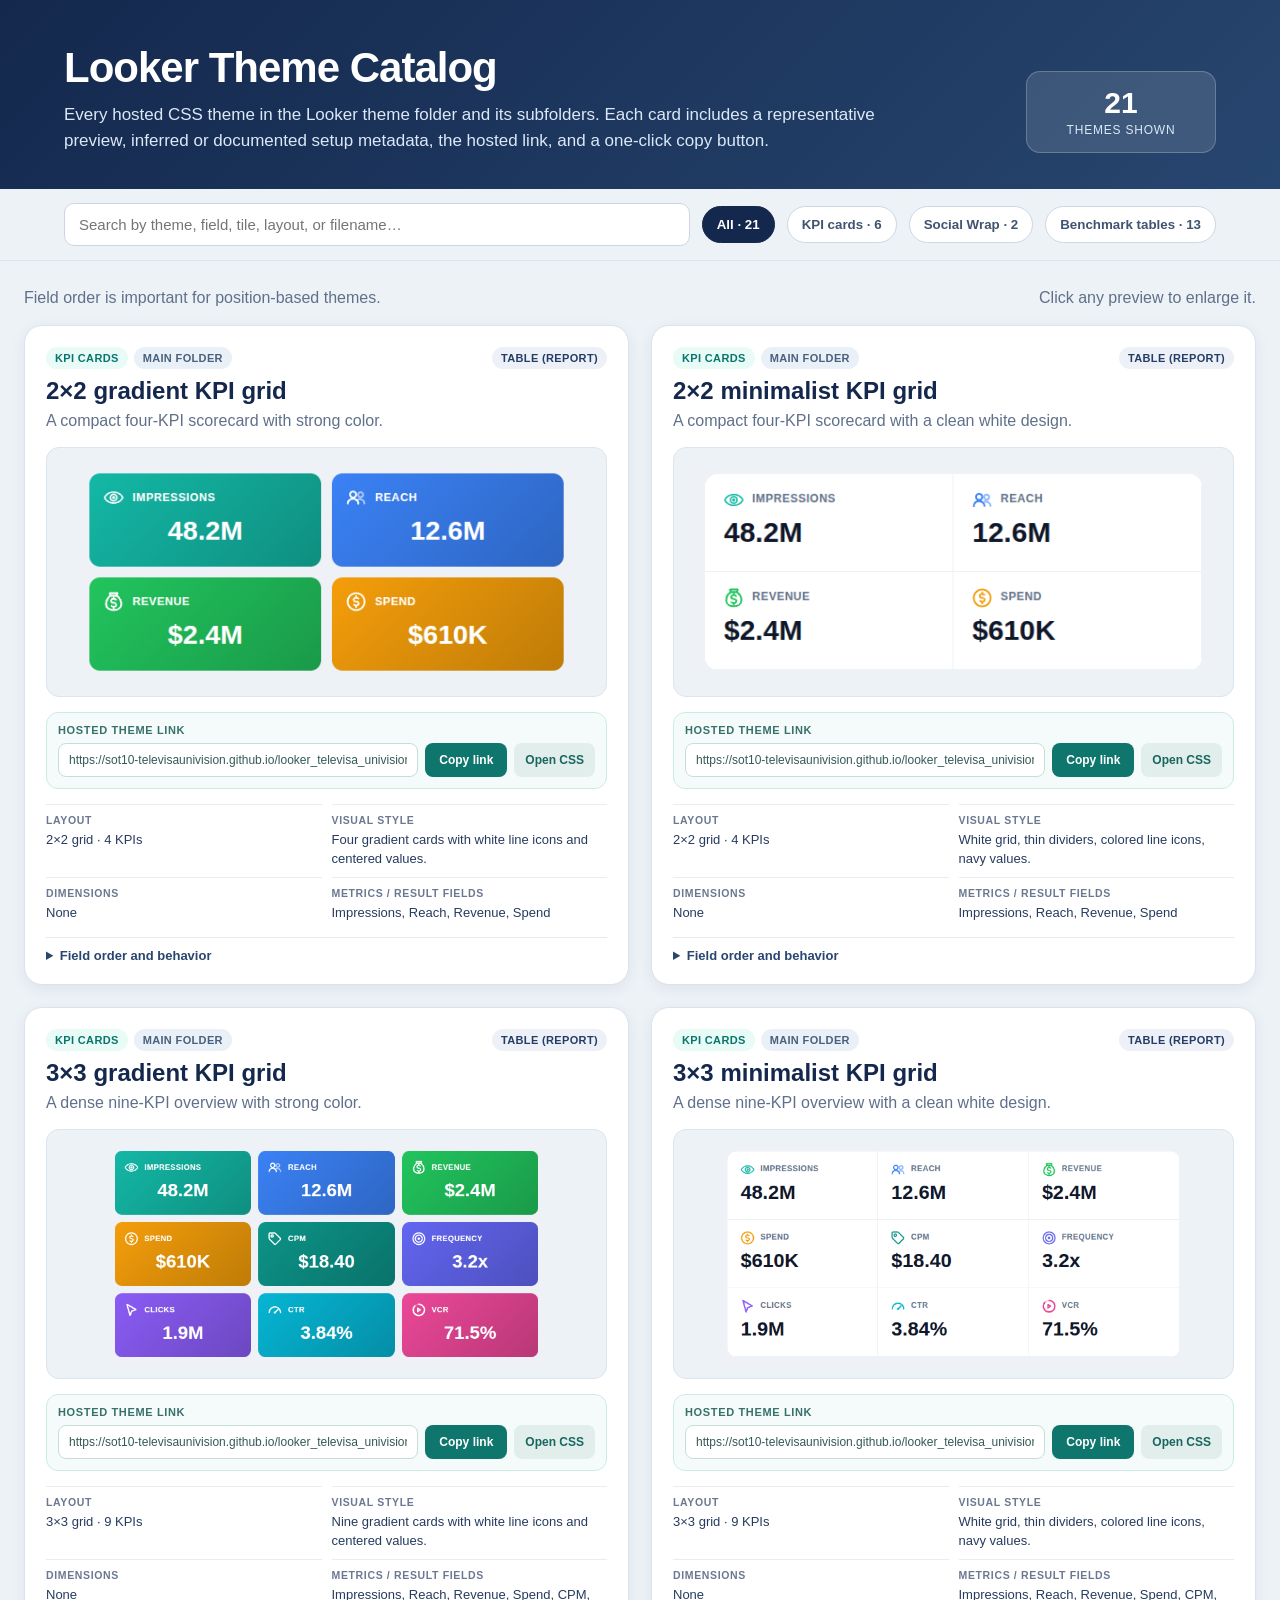
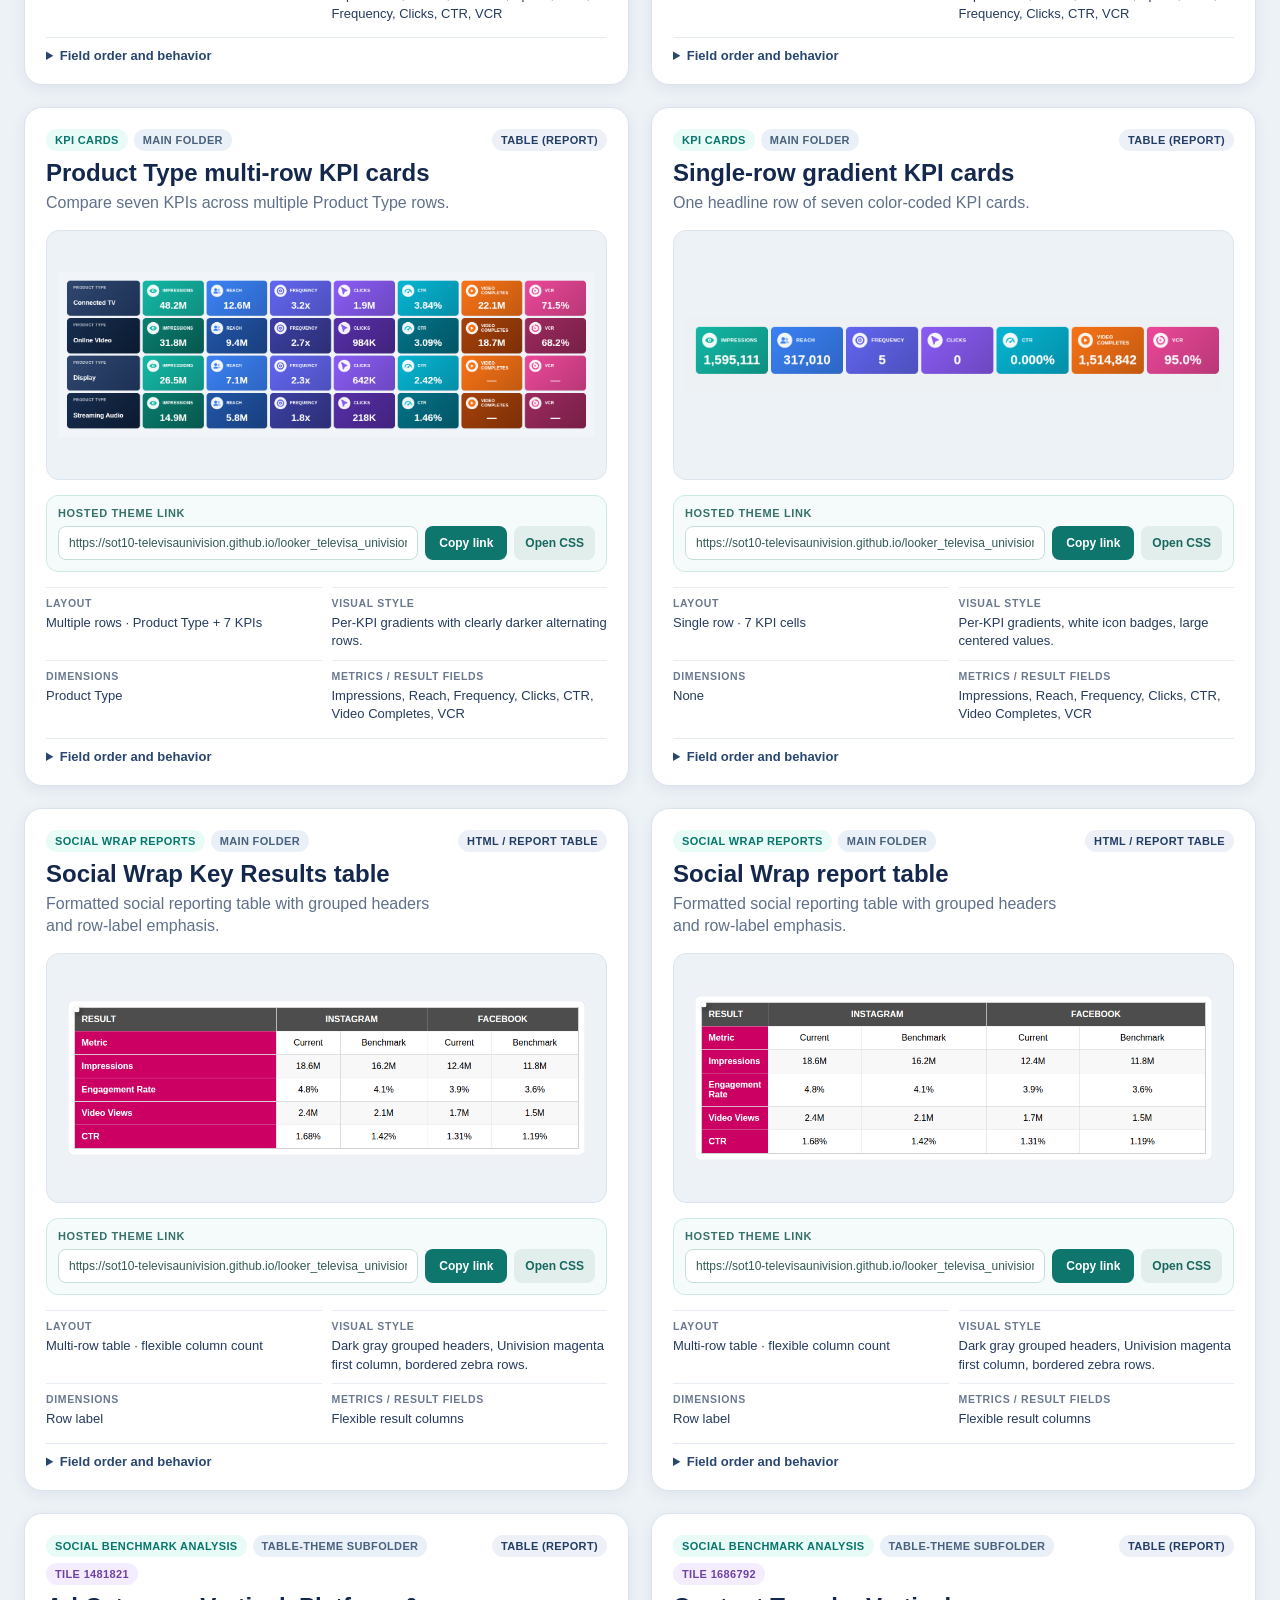
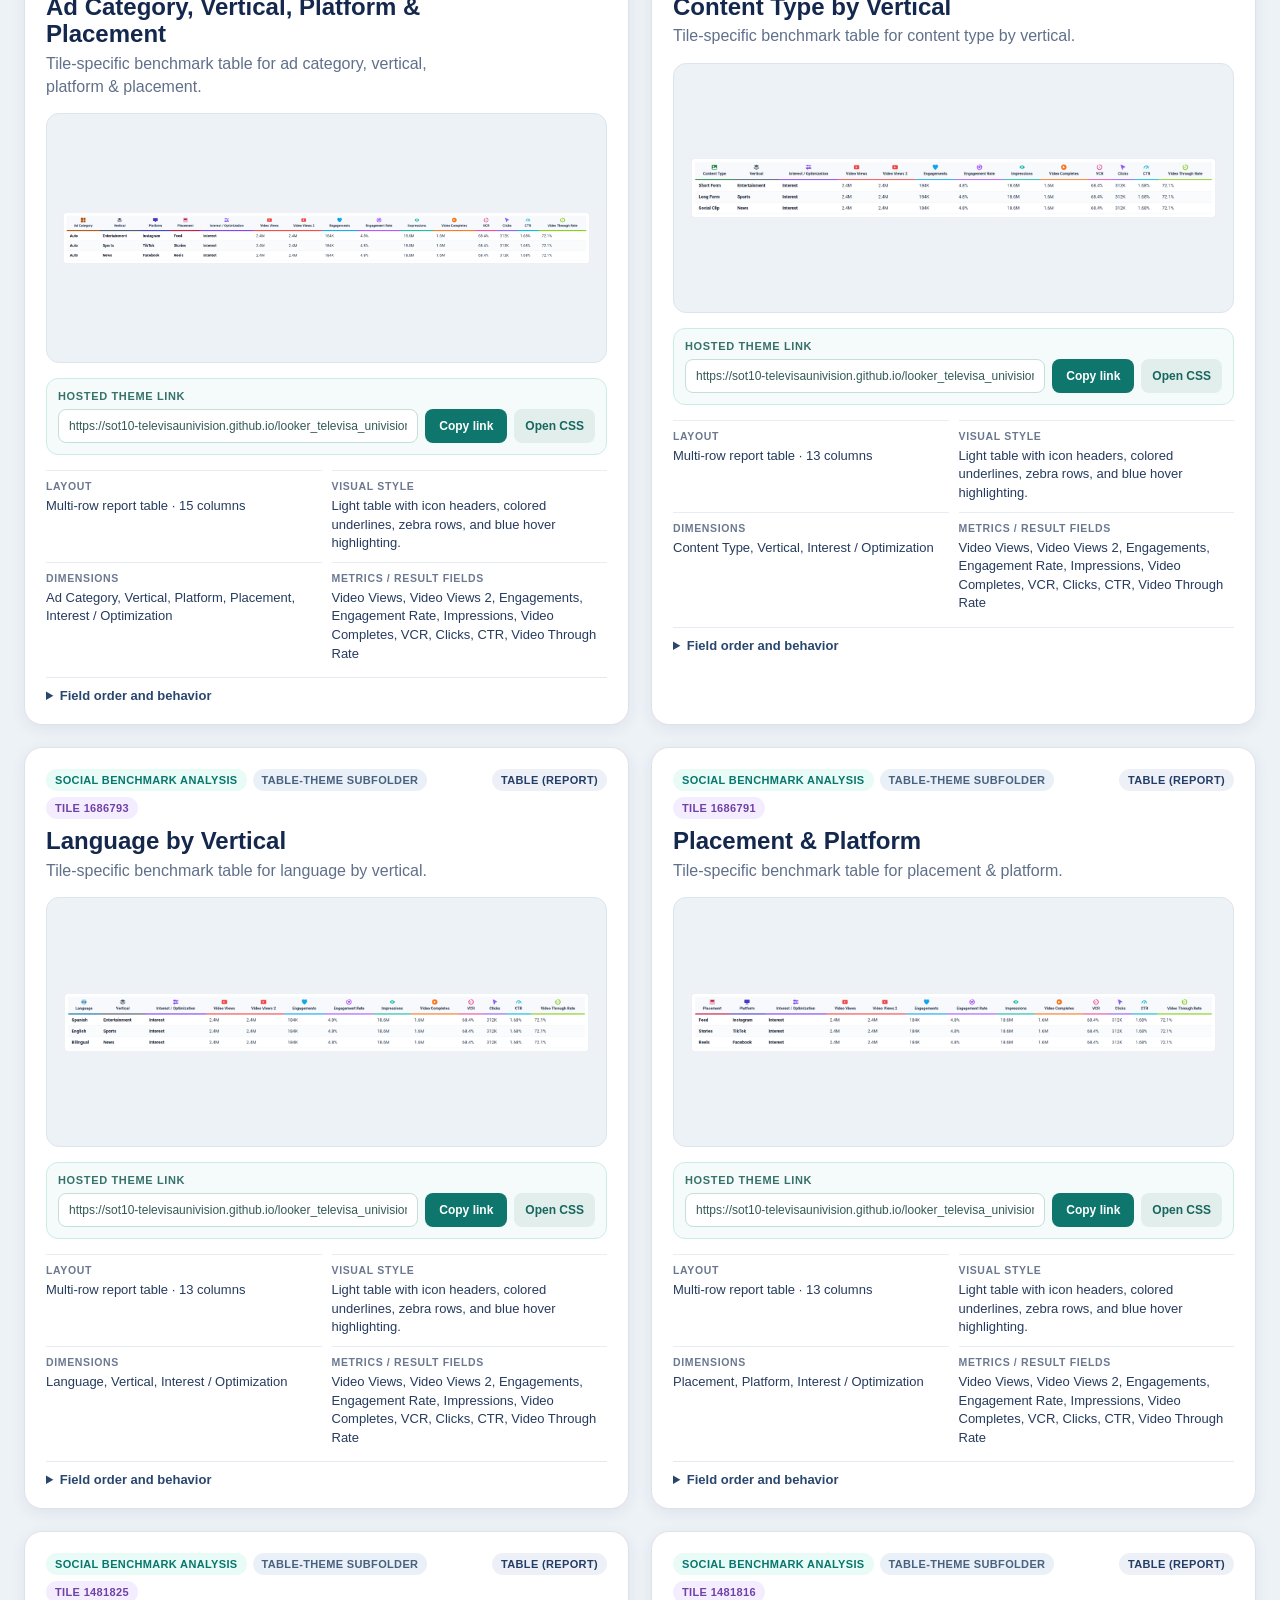
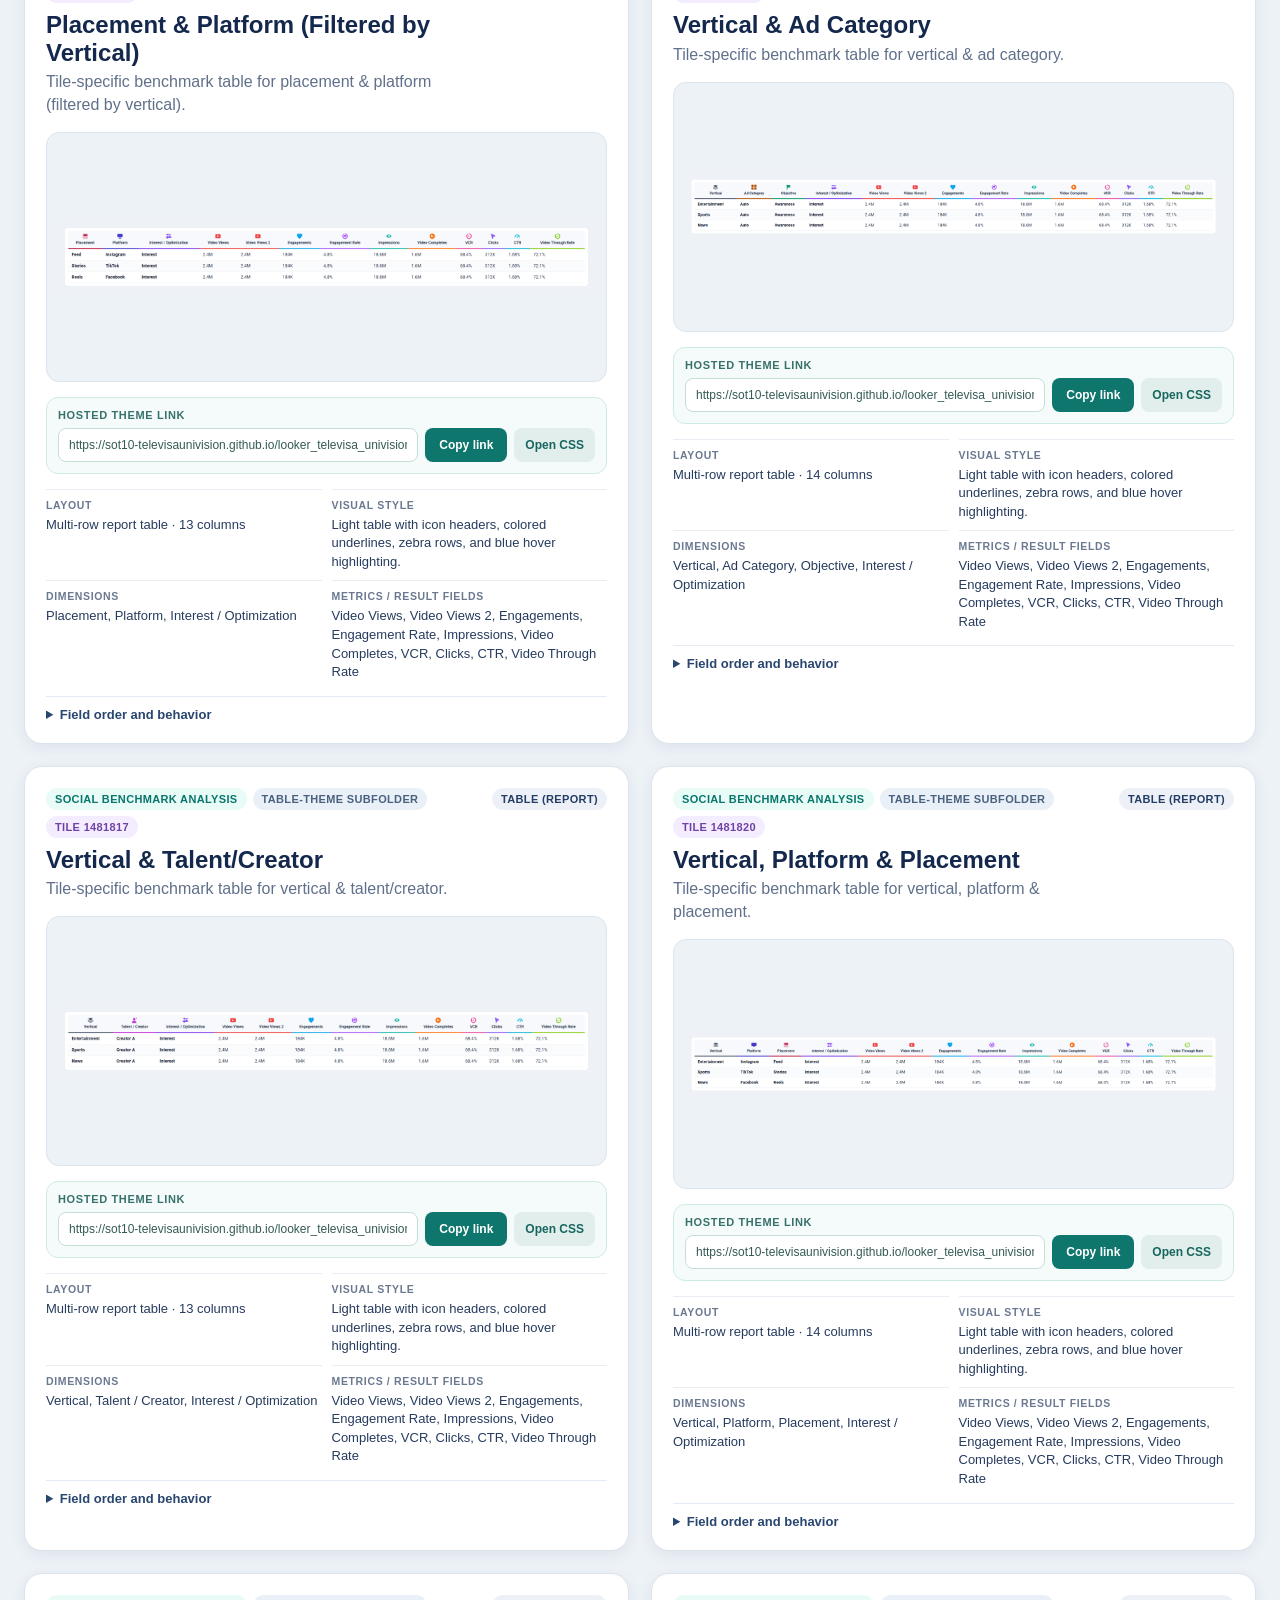
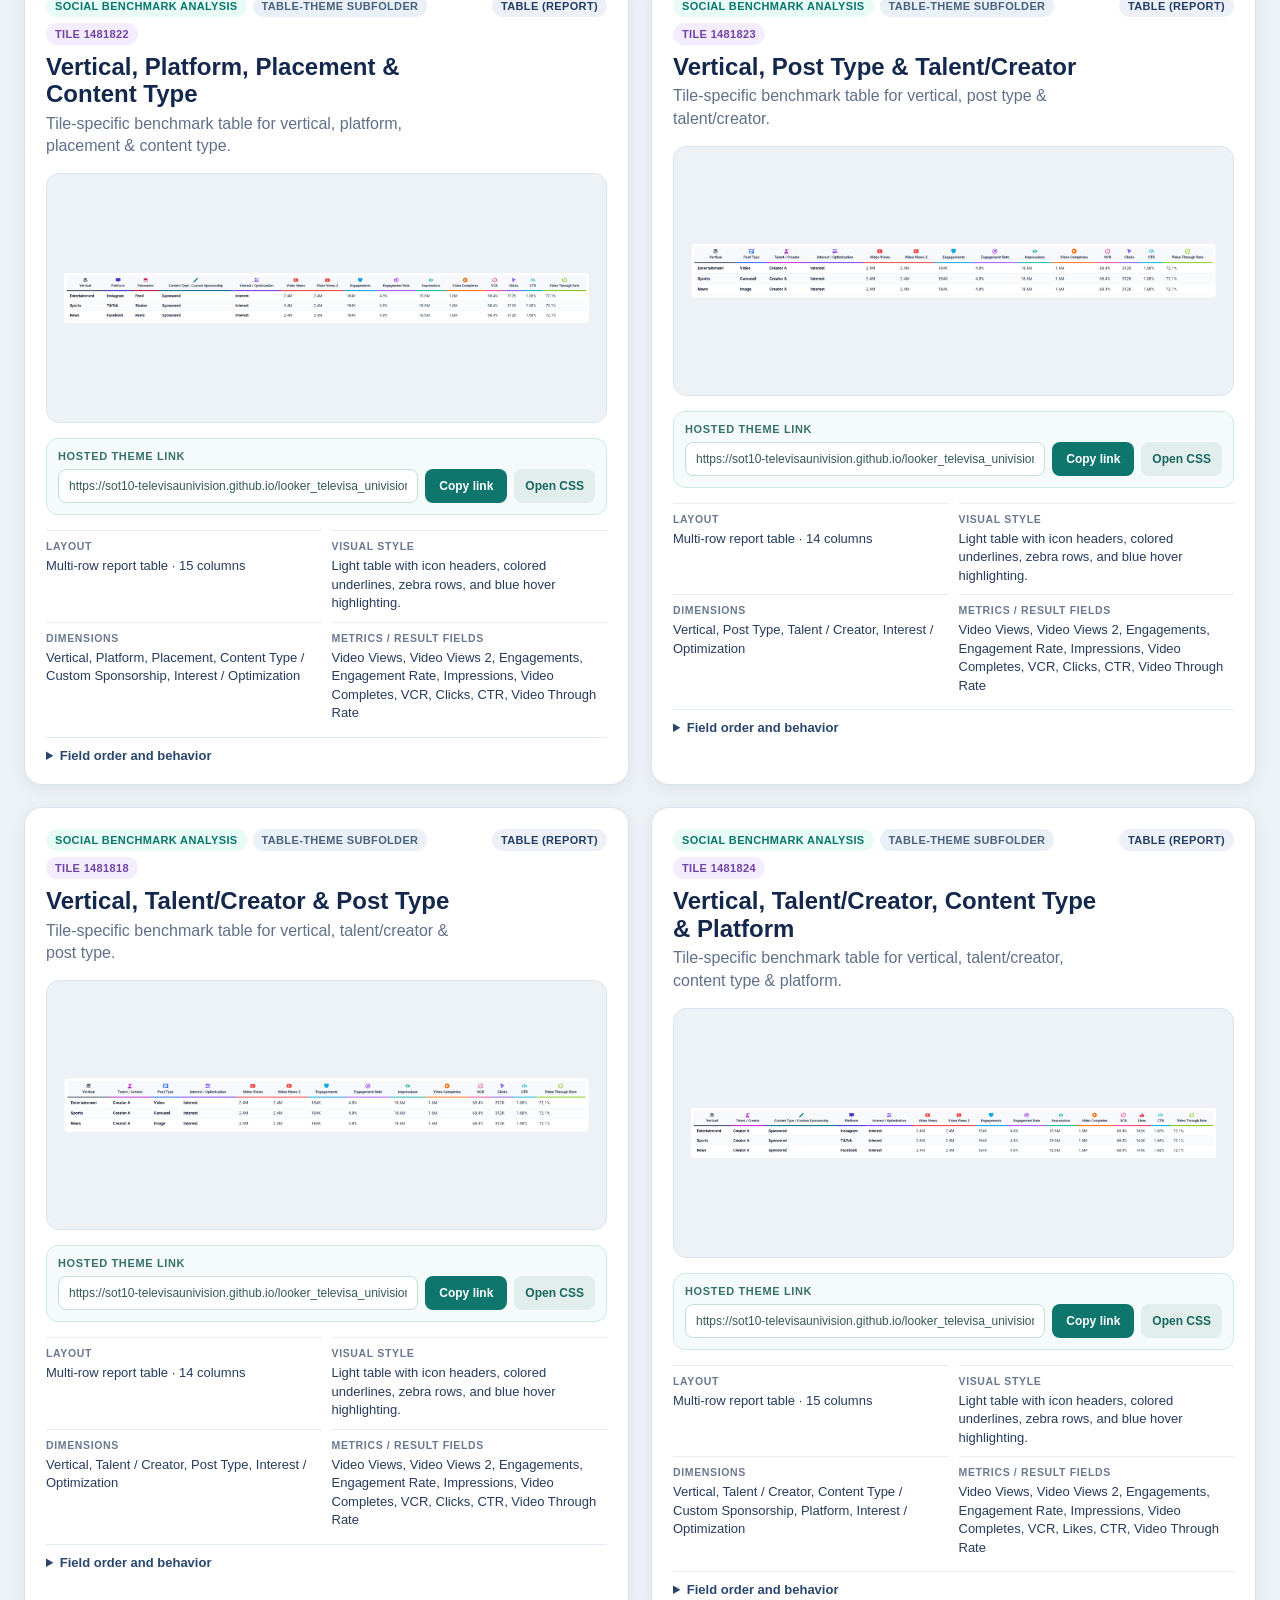
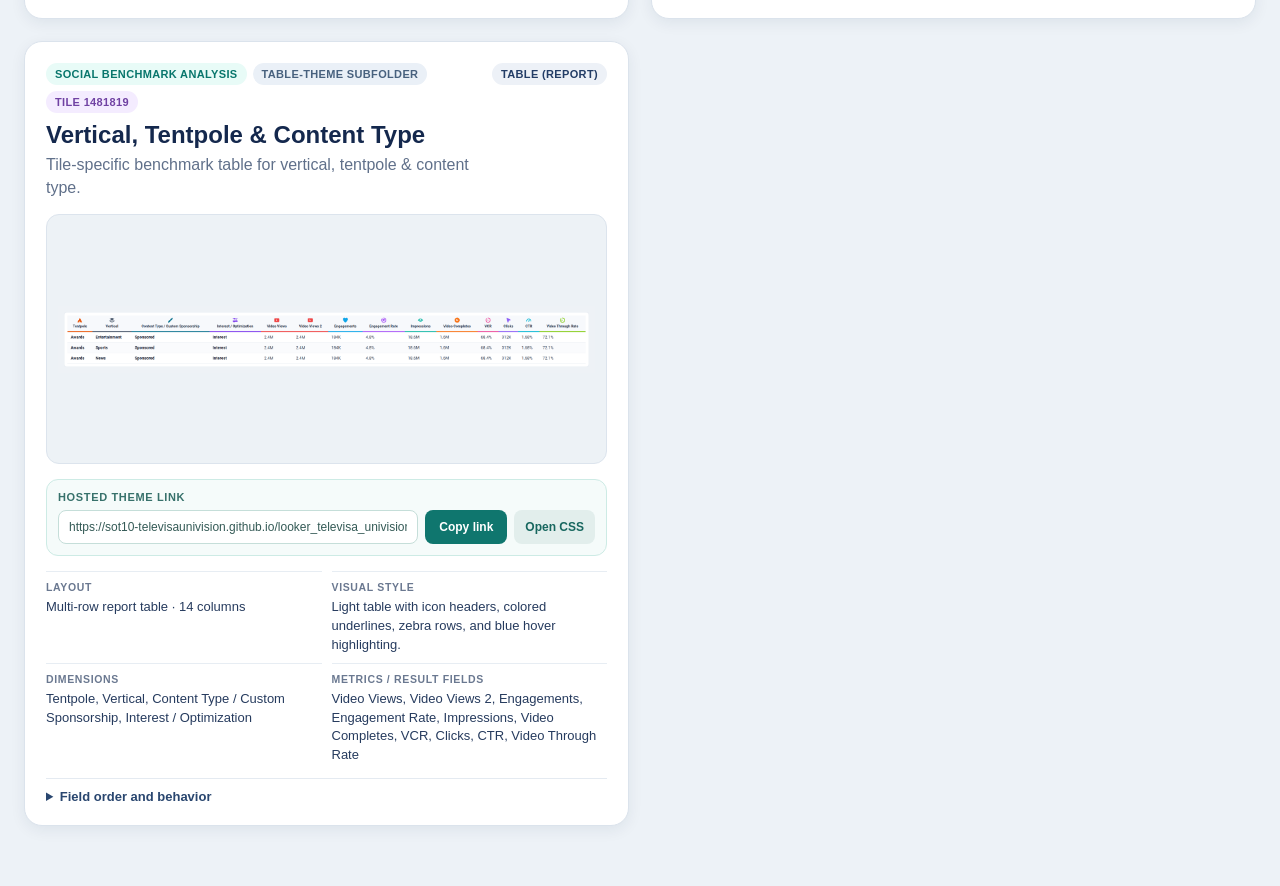
==== looker_css/theme-catalog/index.html @ 0e3e5be3 "Publish complete interactive Looker theme catalog" ====
<!doctype html>
<html lang="en"><head><meta charset="utf-8"><meta name="viewport" content="width=device-width,initial-scale=1">
<title>Looker Theme Catalog</title>
<style>
:root{--navy:#14284d;--navy2:#27466f;--ink:#16233d;--muted:#60708a;--line:#dbe3ec;--bg:#edf2f7;--teal:#0f766e;--magenta:#cc0062;}
*{box-sizing:border-box} html{scroll-behavior:smooth} body{margin:0;background:var(--bg);color:var(--ink);font-family:'Helvetica Neue',Arial,sans-serif}
.hero{background:linear-gradient(135deg,var(--navy),var(--navy2));color:#fff;padding:44px 5vw 36px}
.hero-inner{max-width:1500px;margin:auto;display:flex;gap:28px;justify-content:space-between;align-items:end}
h1{font-size:42px;letter-spacing:-1px;margin:0 0 10px} .hero p{max-width:820px;margin:0;color:#dce8f8;font-size:17px;line-height:1.5}
.count{background:rgba(255,255,255,.12);border:1px solid rgba(255,255,255,.22);border-radius:14px;padding:14px 18px;min-width:190px;text-align:center} .count strong{display:block;font-size:30px} .count span{font-size:12px;text-transform:uppercase;letter-spacing:.8px;color:#dce8f8}
.toolbar{position:sticky;top:0;z-index:20;background:rgba(237,242,247,.96);backdrop-filter:blur(12px);border-bottom:1px solid var(--line);padding:14px 5vw}
.toolbar-inner{max-width:1500px;margin:auto;display:flex;gap:12px;align-items:center;flex-wrap:wrap}
.search{flex:1;min-width:280px;border:1px solid #cbd6e2;border-radius:10px;padding:12px 14px;font-size:15px;background:#fff;color:var(--ink)}
.filter{border:1px solid #cbd6e2;background:#fff;color:#405470;border-radius:999px;padding:10px 14px;font-weight:750;cursor:pointer} .filter.active{background:var(--navy);color:#fff;border-color:var(--navy)}
main{max-width:1500px;margin:28px auto 60px;padding:0 24px} .section-note{display:flex;justify-content:space-between;align-items:center;margin:0 0 18px;color:var(--muted)}
.catalog{display:grid;grid-template-columns:repeat(2,minmax(0,1fr));gap:22px}
.theme-card{background:#fff;border:1px solid var(--line);border-radius:18px;padding:21px;box-shadow:0 4px 15px rgba(20,40,77,.07);display:flex;flex-direction:column;gap:15px}
.card-top{display:flex;justify-content:space-between;gap:18px;align-items:start} h2{margin:8px 0 5px;font-size:24px;line-height:1.15;color:var(--navy)} .purpose{margin:0;color:var(--muted);line-height:1.42}
.badges{display:flex;gap:6px;flex-wrap:wrap} .badge,.viz{display:inline-block;border-radius:999px;background:#eaf0f7;color:#48617e;padding:5px 9px;font-size:11px;font-weight:800;letter-spacing:.35px;text-transform:uppercase} .badge.category{background:#e8fbf7;color:#08766c} .badge.tile{background:#f4ecff;color:#7042a3} .viz{white-space:nowrap;background:#edf1f7;color:#233d66}
.preview-button{height:250px;width:100%;border:1px solid #dce4ed;border-radius:13px;background:#edf2f6;padding:11px;cursor:zoom-in;position:relative;overflow:hidden} .preview-button img{width:100%;height:100%;object-fit:contain;display:block} .preview-button span{position:absolute;right:10px;bottom:9px;background:rgba(20,40,77,.88);color:#fff;border-radius:999px;padding:5px 9px;font-size:10px;font-weight:750;opacity:0;transition:.2s} .preview-button:hover span{opacity:1}
.link-panel{background:#f5fbfa;border:1px solid #cdebe5;border-radius:12px;padding:11px} .link-panel label{display:block;color:#37716b;font-size:11px;font-weight:850;text-transform:uppercase;letter-spacing:.65px;margin-bottom:7px} .copy-row{display:grid;grid-template-columns:minmax(0,1fr) auto auto;gap:7px} .copy-row input{min-width:0;border:1px solid #c5ded9;border-radius:8px;padding:9px 10px;color:#345a56;background:#fff;font-size:12px} .copy-row button,.copy-row a{border:0;border-radius:8px;padding:9px 11px;font-weight:800;font-size:12px;text-decoration:none;cursor:pointer;display:flex;align-items:center;justify-content:center} .copy-button{background:var(--teal);color:#fff;min-width:82px} .copy-row a{background:#e2eeec;color:#17675f}
.metadata-grid{display:grid;grid-template-columns:1fr 1fr;gap:10px} .metadata-grid>div{border-top:1px solid #e7edf3;padding-top:9px} .metadata-grid b,details b{display:block;color:#6a7890;font-size:10.5px;text-transform:uppercase;letter-spacing:.65px;margin-bottom:4px} .metadata-grid span{font-size:13px;line-height:1.35;color:#263b5e}
details{border-top:1px solid #e4eaf1;padding-top:10px} summary{cursor:pointer;color:#29466f;font-weight:800;font-size:13px} .details-body{padding:12px 4px 0;color:#3f516c;font-size:13px;line-height:1.45} .details-body p{margin:4px 0 12px} .details-body ul{margin:5px 0 12px;padding-left:20px} .warning{background:#fff7e6;border-left:4px solid #f0a21b;padding:9px 11px;border-radius:4px;margin-top:10px} .source{margin-top:9px;font-size:11px;color:#7b8799} .duplicate{margin-top:9px;background:#f2ecff;color:#5e4088;padding:8px 10px;border-radius:7px;font-size:12px}
.empty{display:none;text-align:center;padding:70px 20px;color:var(--muted)}
.modal{position:fixed;inset:0;background:rgba(9,20,38,.88);z-index:50;display:none;align-items:center;justify-content:center;padding:30px} .modal.open{display:flex} .modal-box{width:min(96vw,1750px);max-height:94vh;background:#fff;border-radius:15px;padding:16px;position:relative} .modal h3{margin:0 48px 12px 3px;color:var(--navy)} .modal img{display:block;width:100%;max-height:82vh;object-fit:contain;background:#edf2f6;border-radius:9px} .close{position:absolute;right:14px;top:12px;border:0;background:#e9eef5;color:#1e3558;width:34px;height:34px;border-radius:50%;font-size:22px;cursor:pointer}
.toast{position:fixed;right:24px;bottom:24px;background:#123d37;color:#fff;padding:12px 16px;border-radius:10px;font-weight:750;z-index:80;opacity:0;transform:translateY(10px);transition:.2s;pointer-events:none} .toast.show{opacity:1;transform:none}
@media(max-width:950px){.catalog{grid-template-columns:1fr}.hero-inner{align-items:start;flex-direction:column}.count{text-align:left}} @media(max-width:620px){h1{font-size:33px}.copy-row{grid-template-columns:1fr 1fr}.copy-row input{grid-column:1/-1}.metadata-grid{grid-template-columns:1fr}.preview-button{height:210px}}
</style></head><body>
<header class="hero"><div class="hero-inner"><div><h1>Looker Theme Catalog</h1><p>Every hosted CSS theme in the Looker theme folder and its subfolders. Each card includes a representative preview, inferred or documented setup metadata, the hosted link, and a one-click copy button.</p></div><div class="count"><strong id="visibleCount">21</strong><span>themes shown</span></div></div></header>
<div class="toolbar"><div class="toolbar-inner"><input id="search" class="search" type="search" placeholder="Search by theme, field, tile, layout, or filename…"><button class="filter active" data-category="All">All · 21</button><button class="filter" data-category="KPI cards">KPI cards · 6</button><button class="filter" data-category="Social Wrap reports">Social Wrap · 2</button><button class="filter" data-category="Social Benchmark Analysis">Benchmark tables · 13</button></div></div>
<main><div class="section-note"><span>Field order is important for position-based themes.</span><span>Click any preview to enlarge it.</span></div><section id="catalog" class="catalog">
<article class="theme-card" data-category="KPI cards" data-search="2×2 gradient kpi grid card-2x2-gradient.css kpi cards table (report) a compact four-kpi scorecard with strong color. 2×2 grid · 4 kpis impressions · reach · revenue · spend none impressions, reach, revenue, spend">
  <div class="card-top">
    <div>
      <div class="badges"><span class="badge category">KPI cards</span><span class="badge">main folder</span></div>
      <h2>2×2 gradient KPI grid</h2>
      <p class="purpose">A compact four-KPI scorecard with strong color.</p>
    </div>
    <span class="viz">Table (Report)</span>
  </div>
  <button class="preview-button" data-image="[data-uri]" data-title="2×2 gradient KPI grid" aria-label="Enlarge preview for 2×2 gradient KPI grid">
    <img src="[data-uri]" alt="Preview of 2×2 gradient KPI grid">
    <span>Click preview to enlarge</span>
  </button>
  <div class="link-panel">
    <label>Hosted theme link</label>
    <div class="copy-row"><input type="text" readonly value="https://sot10-televisaunivision.github.io/looker_televisa_univision/looker_css/card-2x2-gradient.css" aria-label="Hosted link for 2×2 gradient KPI grid"><button class="copy-button" data-url="https://sot10-televisaunivision.github.io/looker_televisa_univision/looker_css/card-2x2-gradient.css">Copy link</button><a href="https://sot10-televisaunivision.github.io/looker_televisa_univision/looker_css/card-2x2-gradient.css" target="_blank" rel="noopener">Open CSS</a></div>
  </div>
  <div class="metadata-grid">
    <div><b>Layout</b><span>2×2 grid · 4 KPIs</span></div>
    <div><b>Visual style</b><span>Four gradient cards with white line icons and centered values.</span></div>
    <div><b>Dimensions</b><span>None</span></div>
    <div><b>Metrics / result fields</b><span>Impressions, Reach, Revenue, Spend</span></div>
  </div>
  <details>
    <summary>Field order and behavior</summary>
    <div class="details-body">
      <div class="field-order"><b>Expected field order</b><p>Impressions · Reach · Revenue · Spend</p></div>
      <div><b>What the theme does</b><ul><li>CSS grid layout</li><li>Per-KPI gradients</li><li>Compact scorecard</li></ul></div>
      <div class="warning"><b>Use carefully:</b> One data row only; field order is position-based.</div>
      <div class="source">Metadata: Documented in stylesheet</div>
      
    </div>
  </details>
</article>
<article class="theme-card" data-category="KPI cards" data-search="2×2 minimalist kpi grid card-2x2-minimalist.css kpi cards table (report) a compact four-kpi scorecard with a clean white design. 2×2 grid · 4 kpis impressions · reach · revenue · spend none impressions, reach, revenue, spend">
  <div class="card-top">
    <div>
      <div class="badges"><span class="badge category">KPI cards</span><span class="badge">main folder</span></div>
      <h2>2×2 minimalist KPI grid</h2>
      <p class="purpose">A compact four-KPI scorecard with a clean white design.</p>
    </div>
    <span class="viz">Table (Report)</span>
  </div>
  <button class="preview-button" data-image="[data-uri]" data-title="2×2 minimalist KPI grid" aria-label="Enlarge preview for 2×2 minimalist KPI grid">
    <img src="[data-uri]" alt="Preview of 2×2 minimalist KPI grid">
    <span>Click preview to enlarge</span>
  </button>
  <div class="link-panel">
    <label>Hosted theme link</label>
    <div class="copy-row"><input type="text" readonly value="https://sot10-televisaunivision.github.io/looker_televisa_univision/looker_css/card-2x2-minimalist.css" aria-label="Hosted link for 2×2 minimalist KPI grid"><button class="copy-button" data-url="https://sot10-televisaunivision.github.io/looker_televisa_univision/looker_css/card-2x2-minimalist.css">Copy link</button><a href="https://sot10-televisaunivision.github.io/looker_televisa_univision/looker_css/card-2x2-minimalist.css" target="_blank" rel="noopener">Open CSS</a></div>
  </div>
  <div class="metadata-grid">
    <div><b>Layout</b><span>2×2 grid · 4 KPIs</span></div>
    <div><b>Visual style</b><span>White grid, thin dividers, colored line icons, navy values.</span></div>
    <div><b>Dimensions</b><span>None</span></div>
    <div><b>Metrics / result fields</b><span>Impressions, Reach, Revenue, Spend</span></div>
  </div>
  <details>
    <summary>Field order and behavior</summary>
    <div class="details-body">
      <div class="field-order"><b>Expected field order</b><p>Impressions · Reach · Revenue · Spend</p></div>
      <div><b>What the theme does</b><ul><li>CSS grid layout</li><li>Colored outline icons</li><li>Compact scorecard</li></ul></div>
      <div class="warning"><b>Use carefully:</b> One data row only; field order is position-based.</div>
      <div class="source">Metadata: Documented in stylesheet</div>
      
    </div>
  </details>
</article>
<article class="theme-card" data-category="KPI cards" data-search="3×3 gradient kpi grid card-3x3-gradient.css kpi cards table (report) a dense nine-kpi overview with strong color. 3×3 grid · 9 kpis impressions · reach · revenue · spend · cpm · frequency · clicks · ctr · vcr none impressions, reach, revenue, spend, cpm, frequency, clicks, ctr, vcr">
  <div class="card-top">
    <div>
      <div class="badges"><span class="badge category">KPI cards</span><span class="badge">main folder</span></div>
      <h2>3×3 gradient KPI grid</h2>
      <p class="purpose">A dense nine-KPI overview with strong color.</p>
    </div>
    <span class="viz">Table (Report)</span>
  </div>
  <button class="preview-button" data-image="[data-uri]" data-title="3×3 gradient KPI grid" aria-label="Enlarge preview for 3×3 gradient KPI grid">
    <img src="[data-uri]" alt="Preview of 3×3 gradient KPI grid">
    <span>Click preview to enlarge</span>
  </button>
  <div class="link-panel">
    <label>Hosted theme link</label>
    <div class="copy-row"><input type="text" readonly value="https://sot10-televisaunivision.github.io/looker_televisa_univision/looker_css/card-3x3-gradient.css" aria-label="Hosted link for 3×3 gradient KPI grid"><button class="copy-button" data-url="https://sot10-televisaunivision.github.io/looker_televisa_univision/looker_css/card-3x3-gradient.css">Copy link</button><a href="https://sot10-televisaunivision.github.io/looker_televisa_univision/looker_css/card-3x3-gradient.css" target="_blank" rel="noopener">Open CSS</a></div>
  </div>
  <div class="metadata-grid">
    <div><b>Layout</b><span>3×3 grid · 9 KPIs</span></div>
    <div><b>Visual style</b><span>Nine gradient cards with white line icons and centered values.</span></div>
    <div><b>Dimensions</b><span>None</span></div>
    <div><b>Metrics / result fields</b><span>Impressions, Reach, Revenue, Spend, CPM, Frequency, Clicks, CTR, VCR</span></div>
  </div>
  <details>
    <summary>Field order and behavior</summary>
    <div class="details-body">
      <div class="field-order"><b>Expected field order</b><p>Impressions · Reach · Revenue · Spend · CPM · Frequency · Clicks · CTR · VCR</p></div>
      <div><b>What the theme does</b><ul><li>CSS grid layout</li><li>Per-KPI gradients</li><li>Dense scorecard</li></ul></div>
      <div class="warning"><b>Use carefully:</b> One data row only; Video Completes is not included.</div>
      <div class="source">Metadata: Documented in stylesheet</div>
      
    </div>
  </details>
</article>
<article class="theme-card" data-category="KPI cards" data-search="3×3 minimalist kpi grid card-3x3-minimalist.css kpi cards table (report) a dense nine-kpi overview with a clean white design. 3×3 grid · 9 kpis impressions · reach · revenue · spend · cpm · frequency · clicks · ctr · vcr none impressions, reach, revenue, spend, cpm, frequency, clicks, ctr, vcr">
  <div class="card-top">
    <div>
      <div class="badges"><span class="badge category">KPI cards</span><span class="badge">main folder</span></div>
      <h2>3×3 minimalist KPI grid</h2>
      <p class="purpose">A dense nine-KPI overview with a clean white design.</p>
    </div>
    <span class="viz">Table (Report)</span>
  </div>
  <button class="preview-button" data-image="[data-uri]" data-title="3×3 minimalist KPI grid" aria-label="Enlarge preview for 3×3 minimalist KPI grid">
    <img src="[data-uri]" alt="Preview of 3×3 minimalist KPI grid">
    <span>Click preview to enlarge</span>
  </button>
  <div class="link-panel">
    <label>Hosted theme link</label>
    <div class="copy-row"><input type="text" readonly value="https://sot10-televisaunivision.github.io/looker_televisa_univision/looker_css/card-3x3-minimalist.css" aria-label="Hosted link for 3×3 minimalist KPI grid"><button class="copy-button" data-url="https://sot10-televisaunivision.github.io/looker_televisa_univision/looker_css/card-3x3-minimalist.css">Copy link</button><a href="https://sot10-televisaunivision.github.io/looker_televisa_univision/looker_css/card-3x3-minimalist.css" target="_blank" rel="noopener">Open CSS</a></div>
  </div>
  <div class="metadata-grid">
    <div><b>Layout</b><span>3×3 grid · 9 KPIs</span></div>
    <div><b>Visual style</b><span>White grid, thin dividers, colored line icons, navy values.</span></div>
    <div><b>Dimensions</b><span>None</span></div>
    <div><b>Metrics / result fields</b><span>Impressions, Reach, Revenue, Spend, CPM, Frequency, Clicks, CTR, VCR</span></div>
  </div>
  <details>
    <summary>Field order and behavior</summary>
    <div class="details-body">
      <div class="field-order"><b>Expected field order</b><p>Impressions · Reach · Revenue · Spend · CPM · Frequency · Clicks · CTR · VCR</p></div>
      <div><b>What the theme does</b><ul><li>CSS grid layout</li><li>Colored outline icons</li><li>Dense scorecard</li></ul></div>
      <div class="warning"><b>Use carefully:</b> One data row only; Video Completes is not included.</div>
      <div class="source">Metadata: Documented in stylesheet</div>
      
    </div>
  </details>
</article>
<article class="theme-card" data-category="KPI cards" data-search="product type multi-row kpi cards beeswax_kpi_product_type_rows.css kpi cards table (report) compare seven kpis across multiple product type rows. multiple rows · product type + 7 kpis product type · impressions · reach · frequency · clicks · ctr · video completes · vcr product type impressions, reach, frequency, clicks, ctr, video completes, vcr">
  <div class="card-top">
    <div>
      <div class="badges"><span class="badge category">KPI cards</span><span class="badge">main folder</span></div>
      <h2>Product Type multi-row KPI cards</h2>
      <p class="purpose">Compare seven KPIs across multiple Product Type rows.</p>
    </div>
    <span class="viz">Table (Report)</span>
  </div>
  <button class="preview-button" data-image="[data-uri]" data-title="Product Type multi-row KPI cards" aria-label="Enlarge preview for Product Type multi-row KPI cards">
    <img src="[data-uri]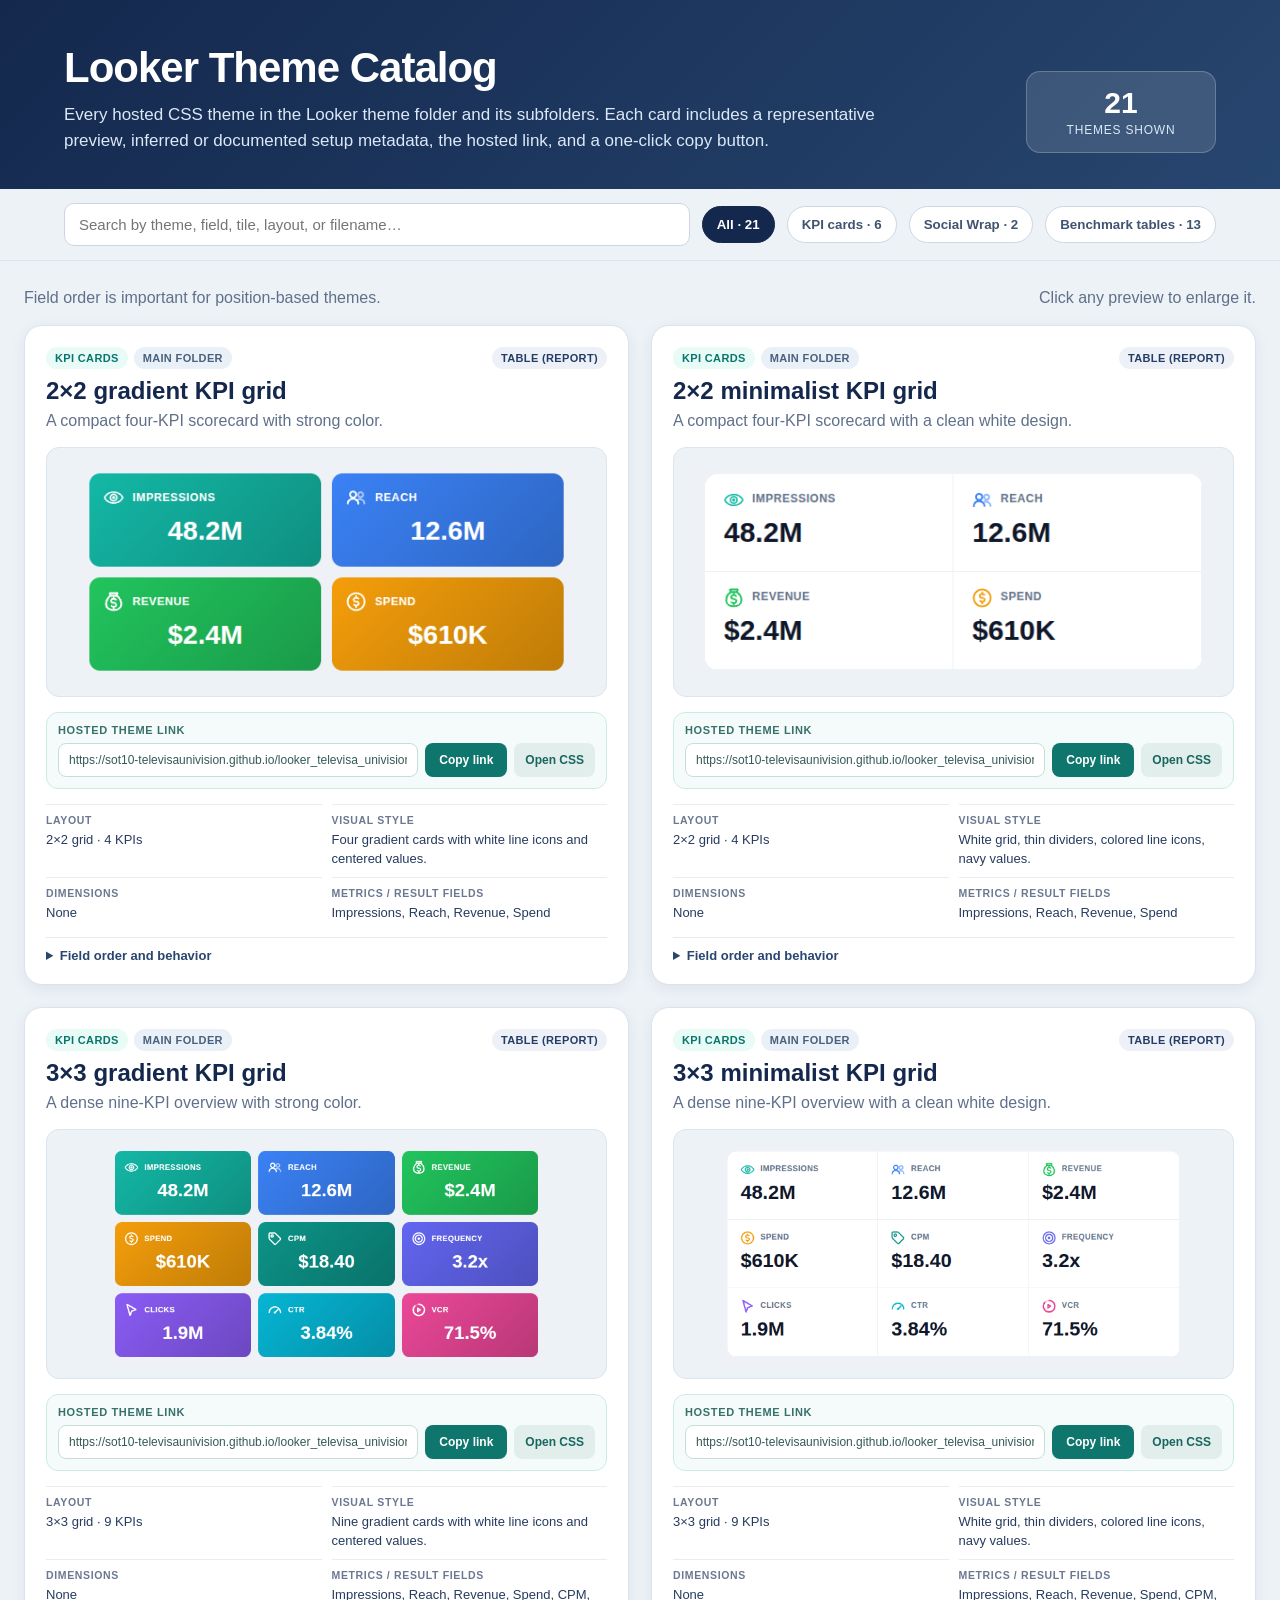
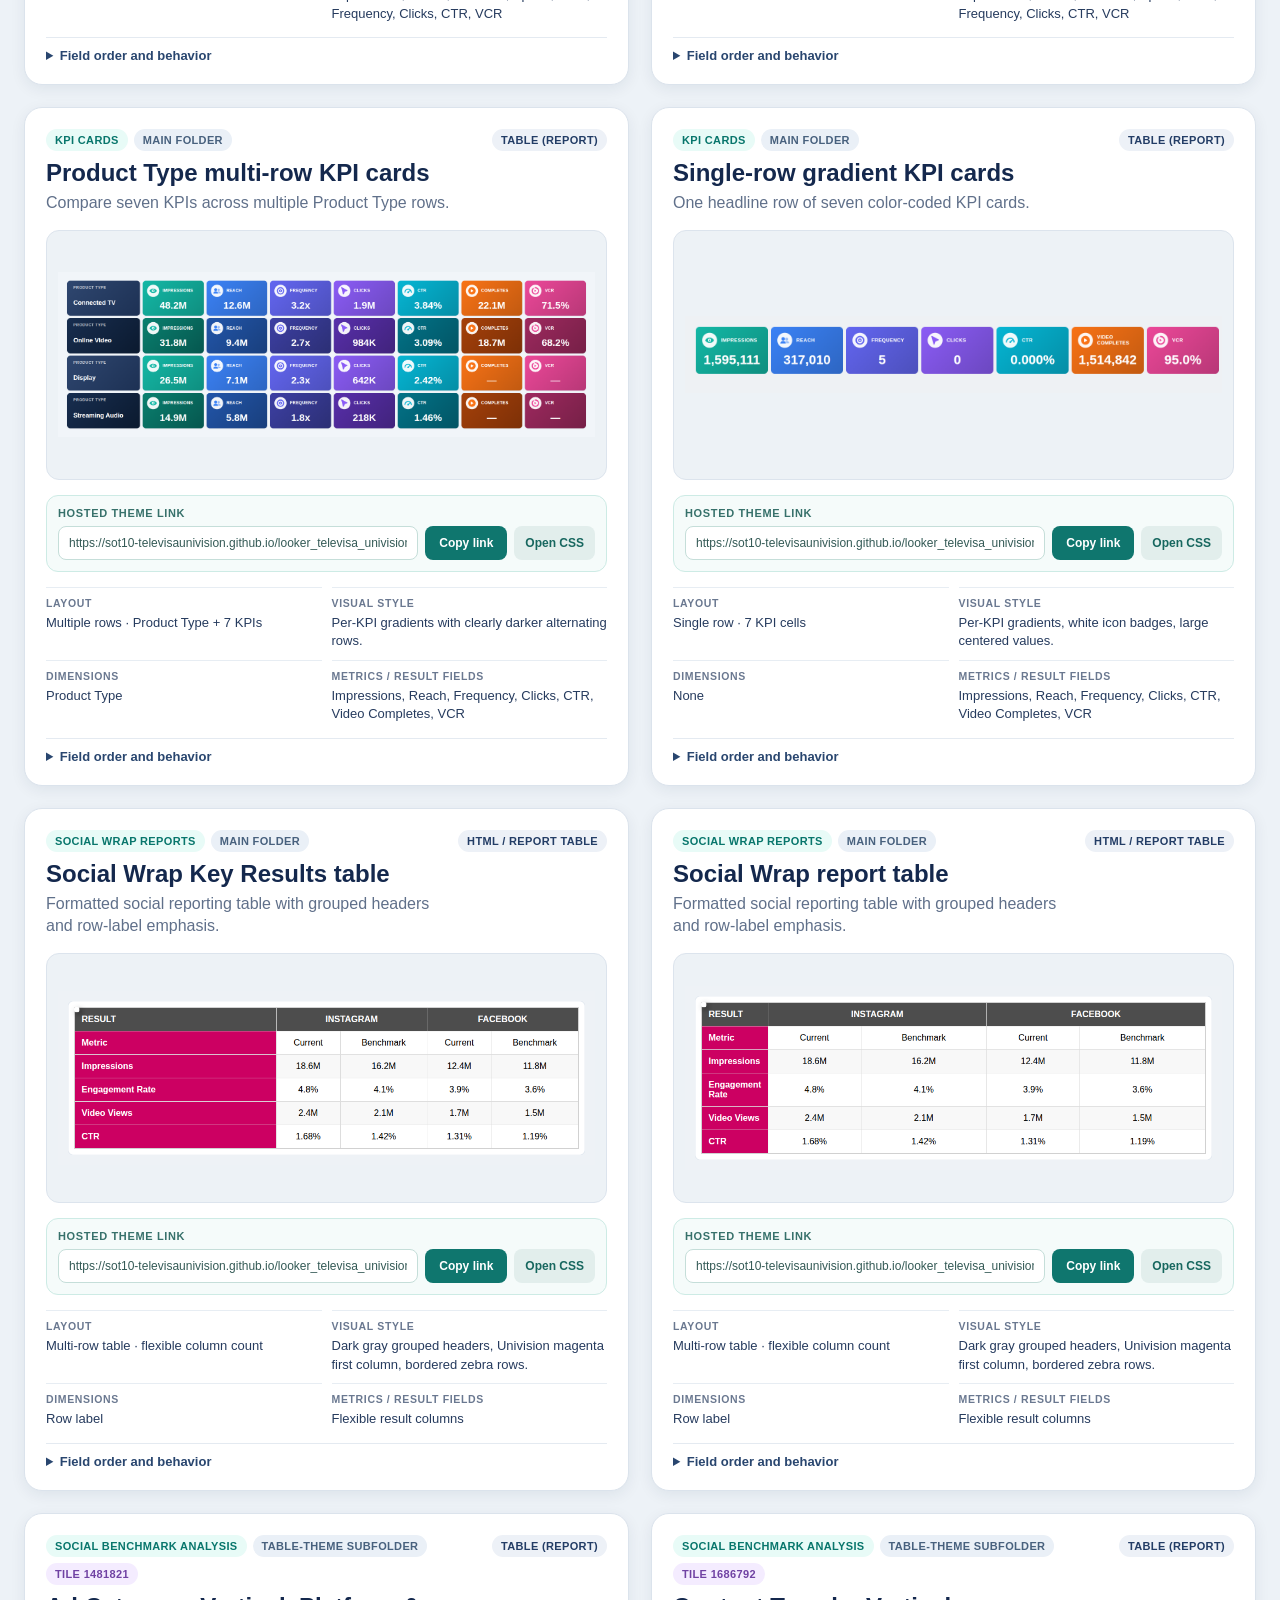
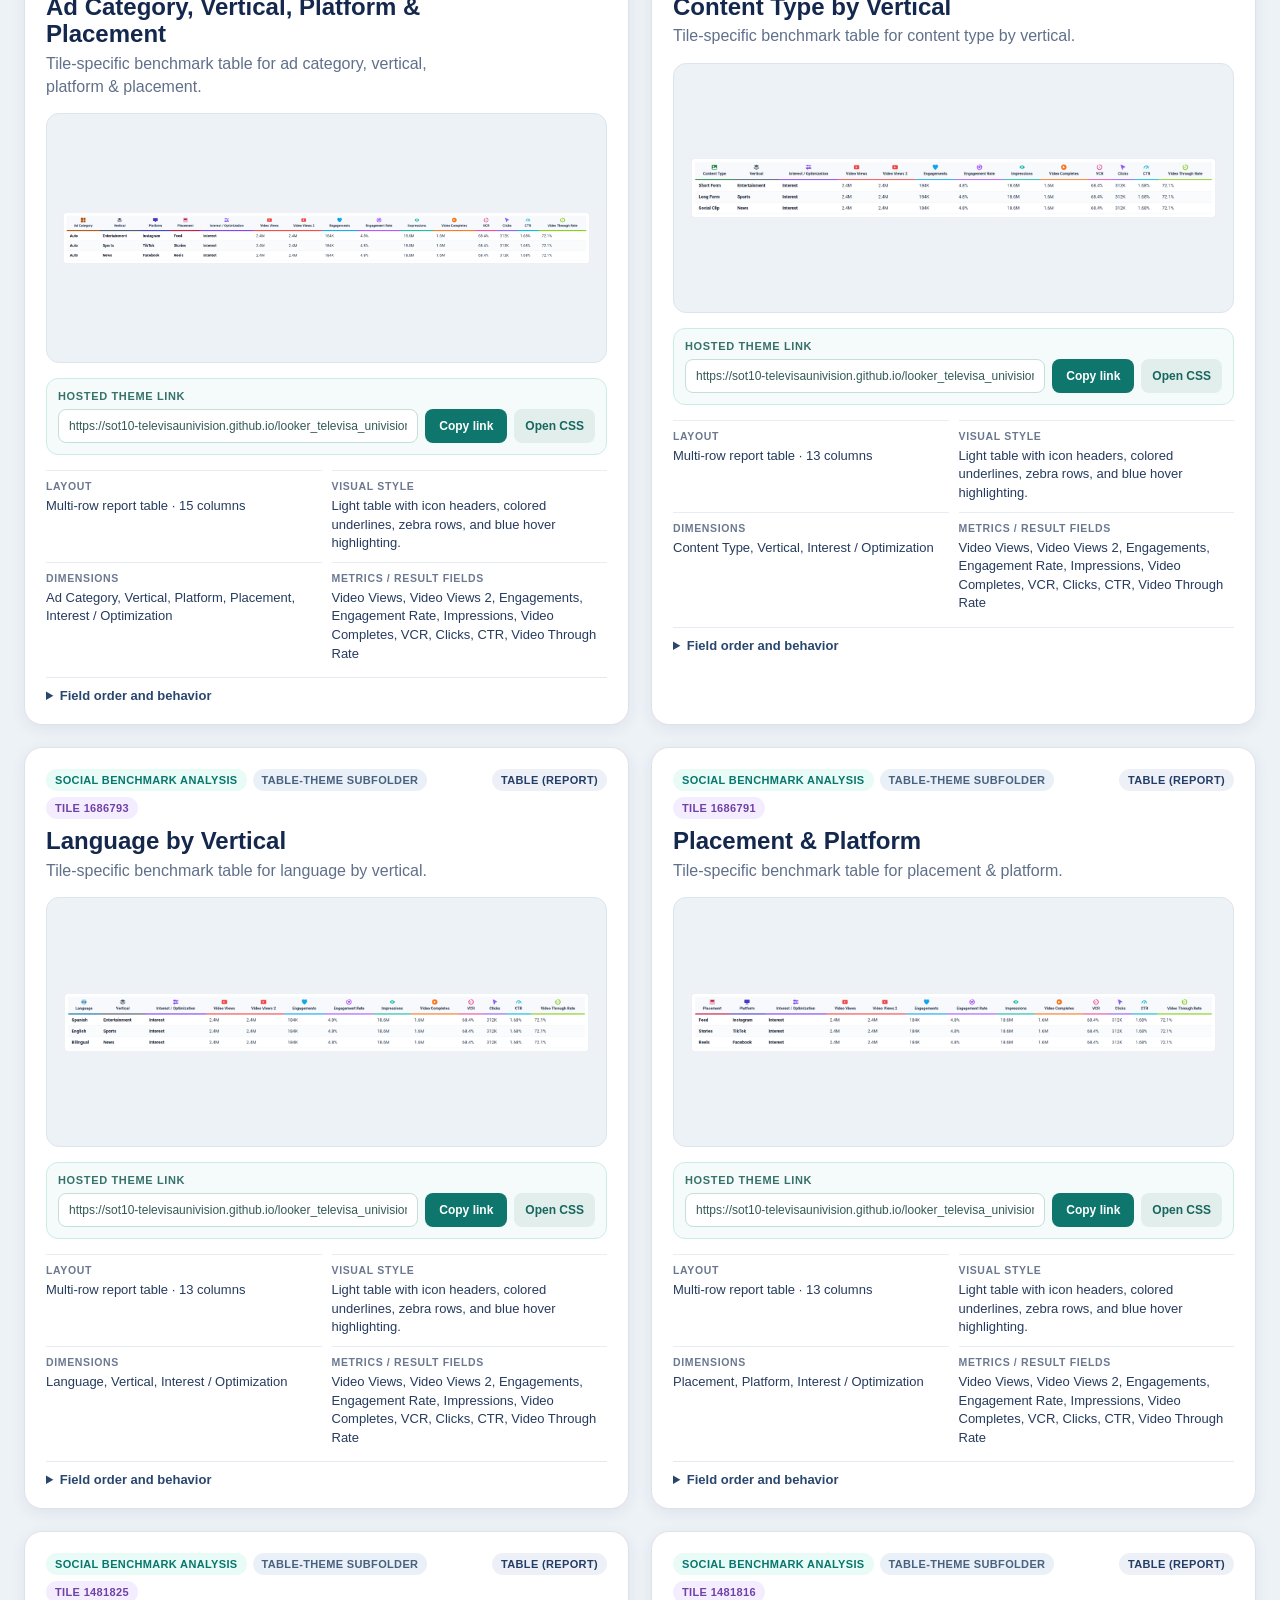
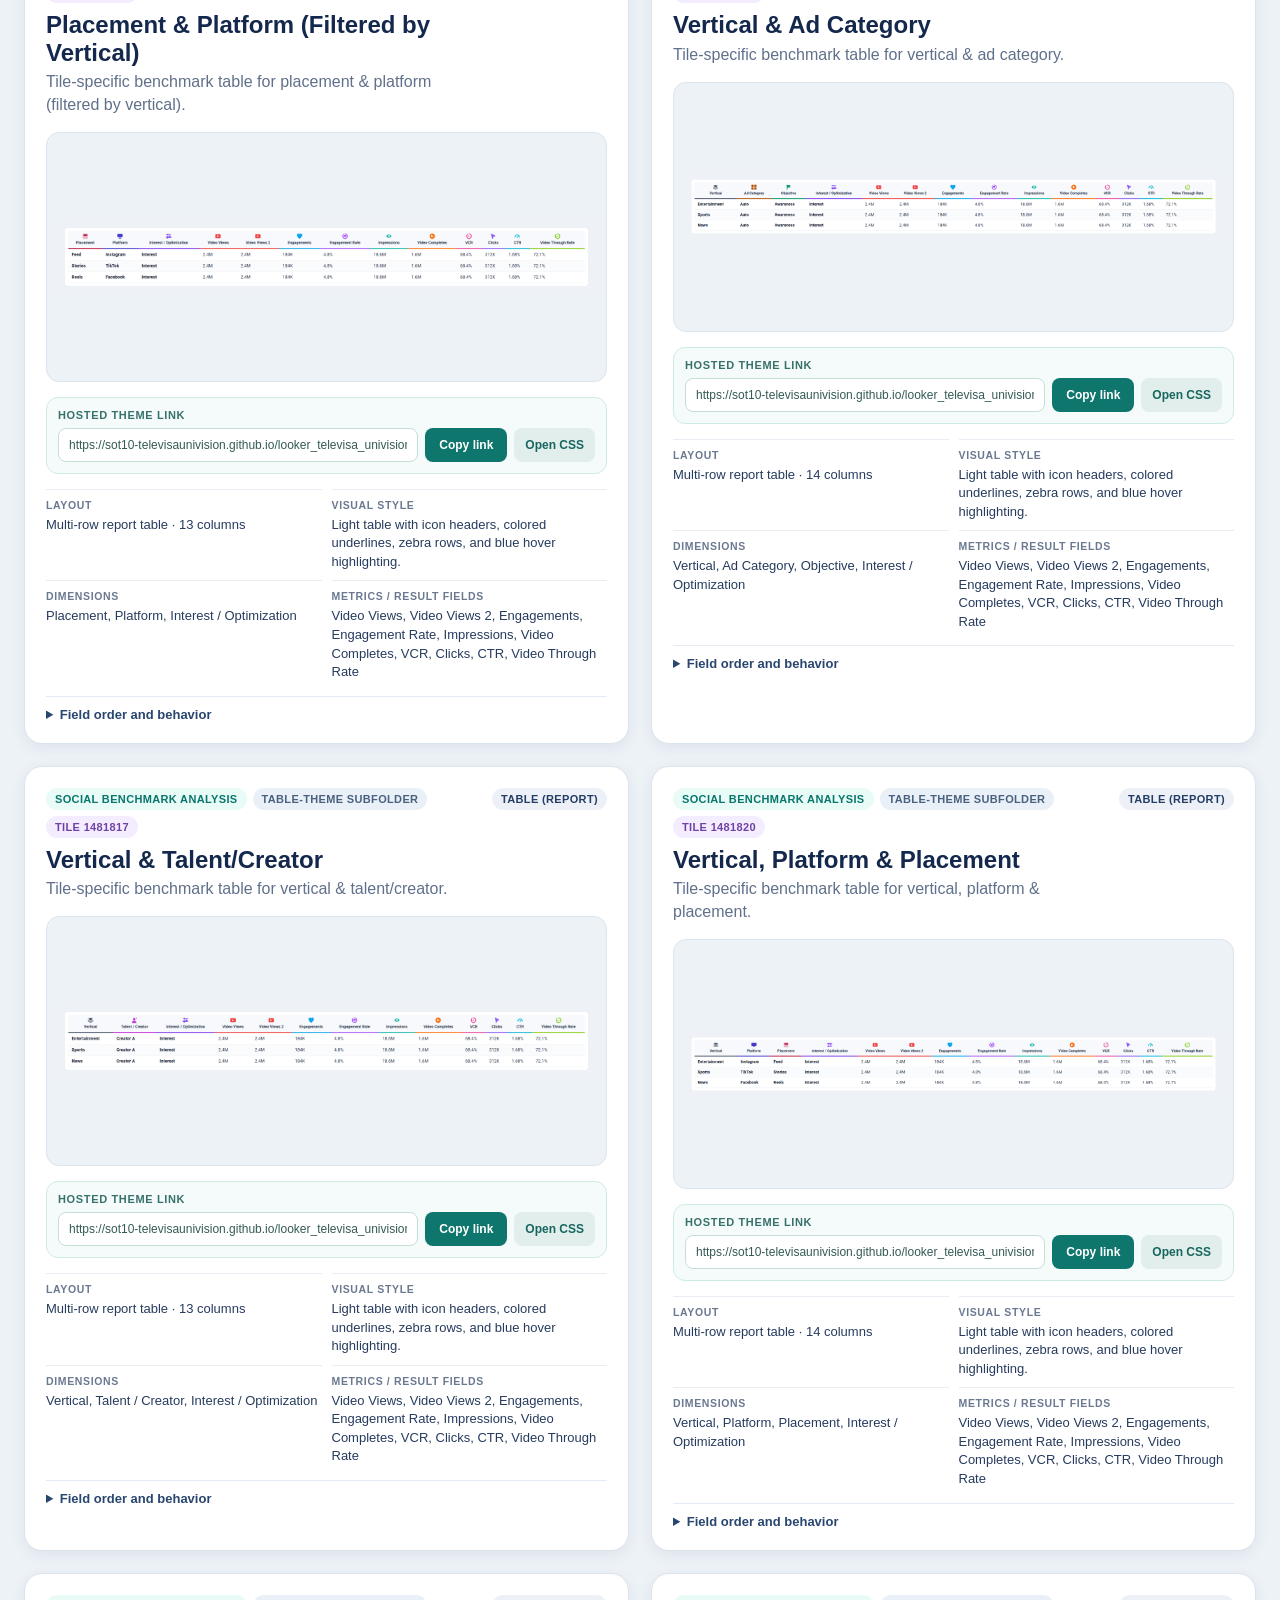
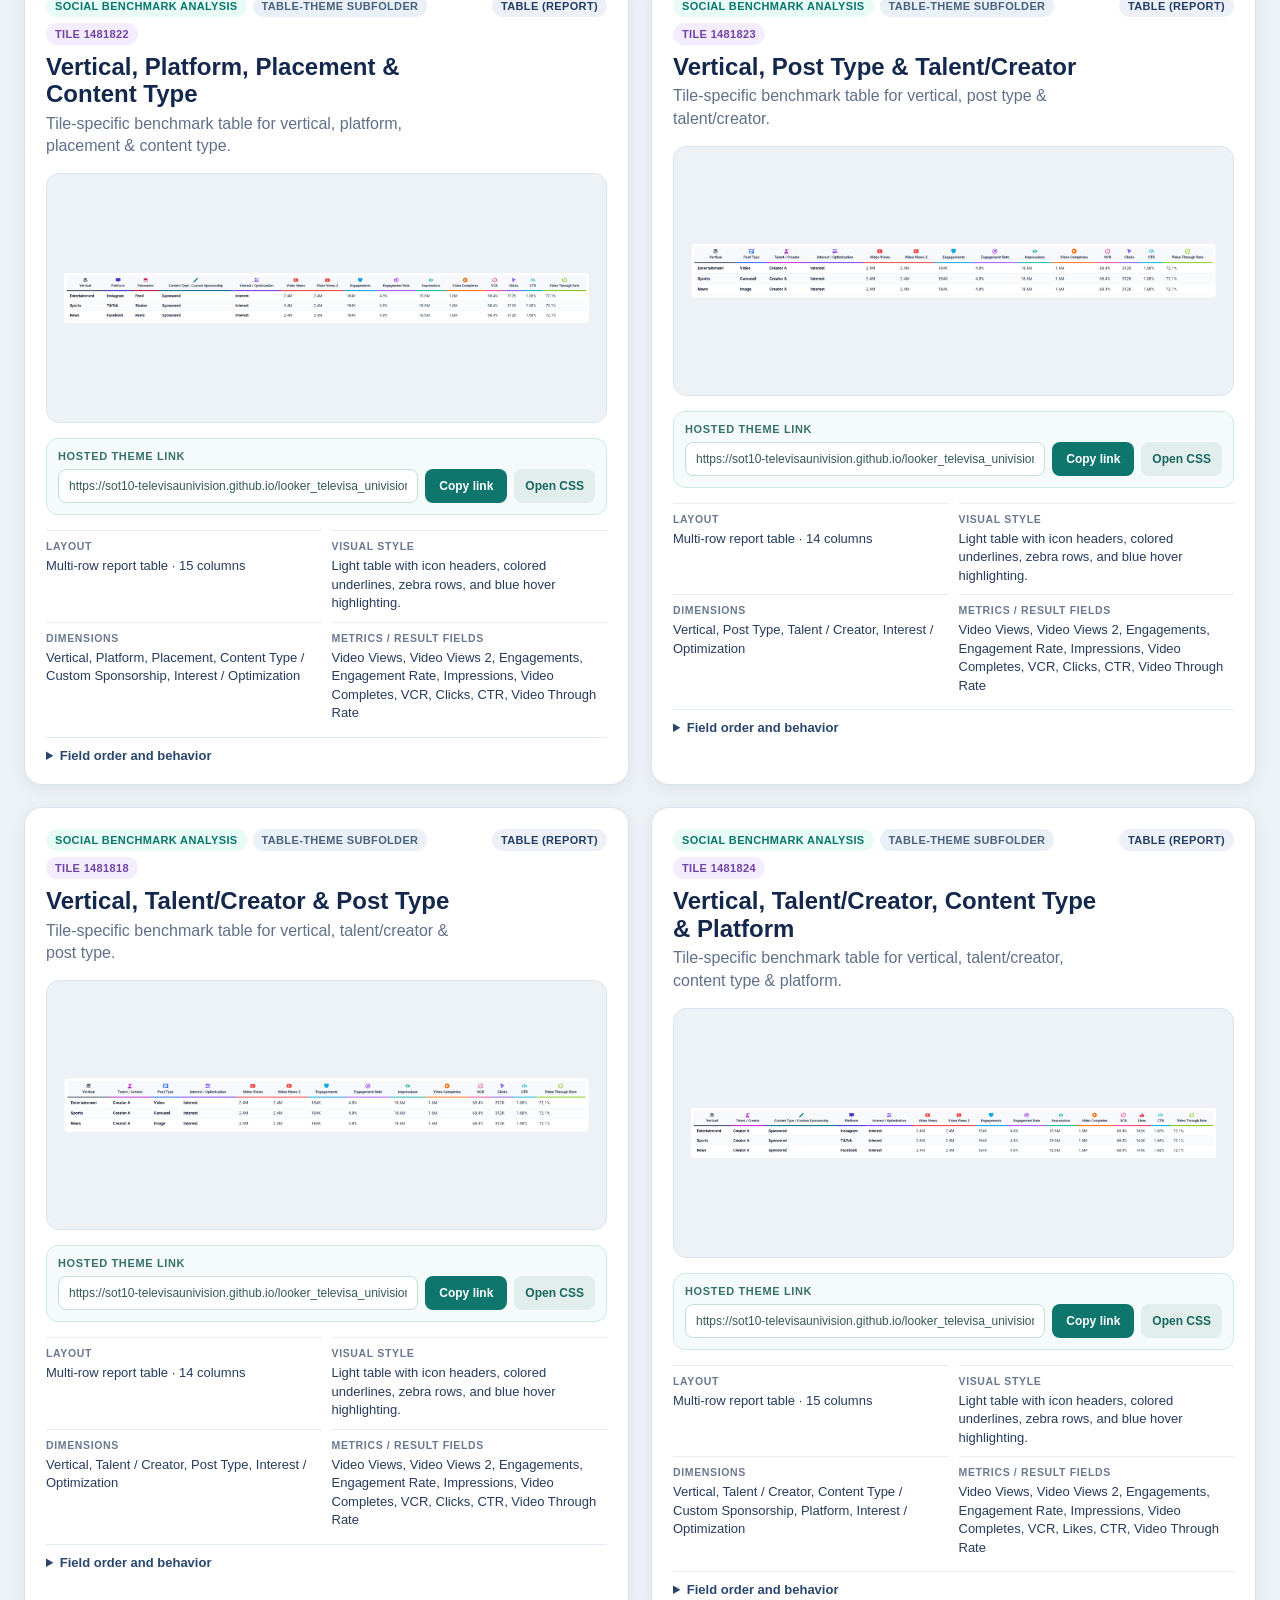
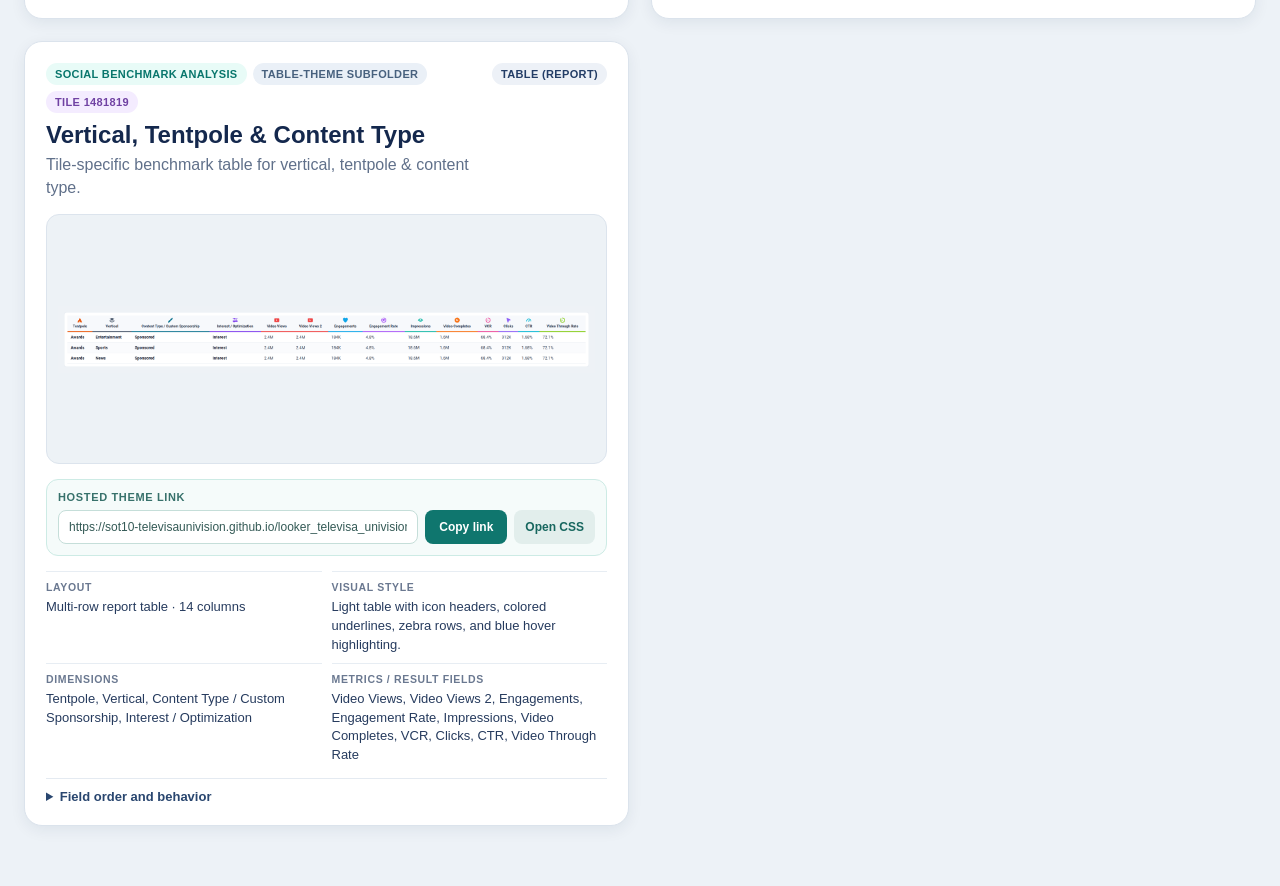
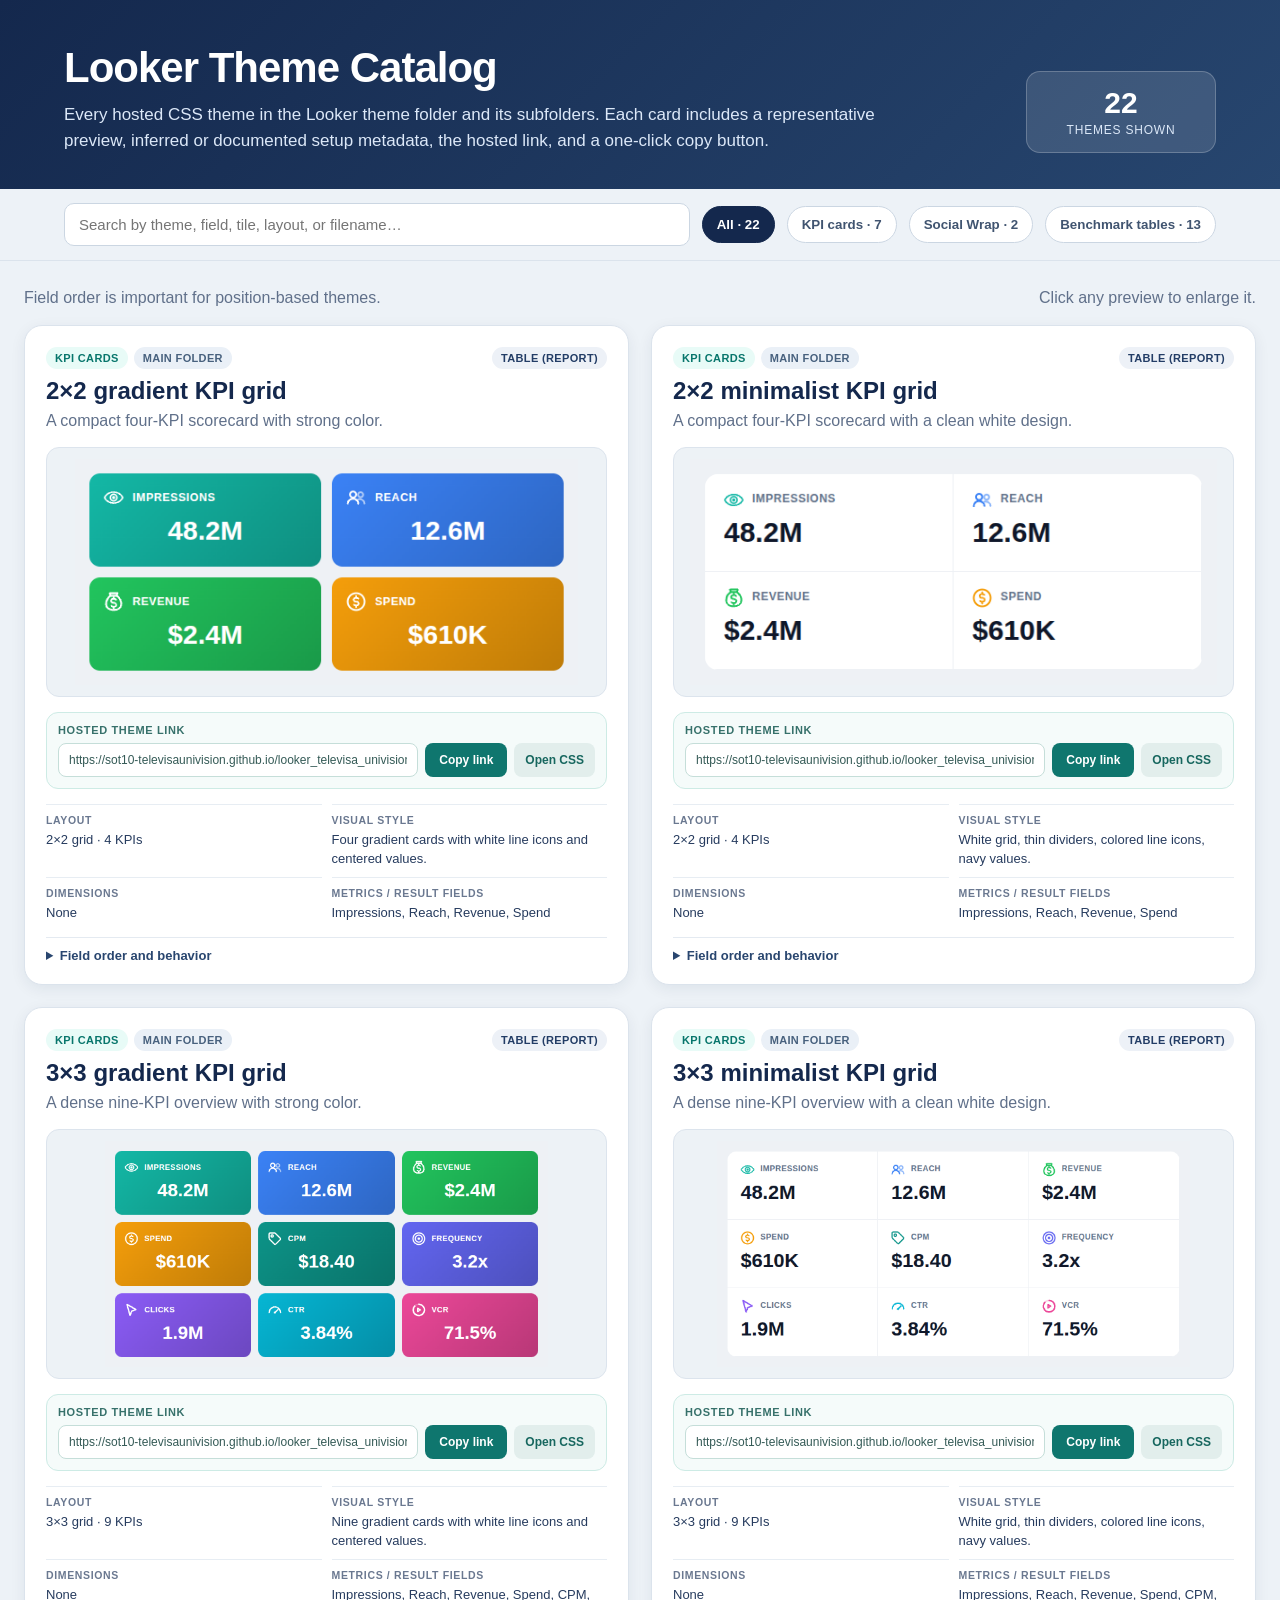
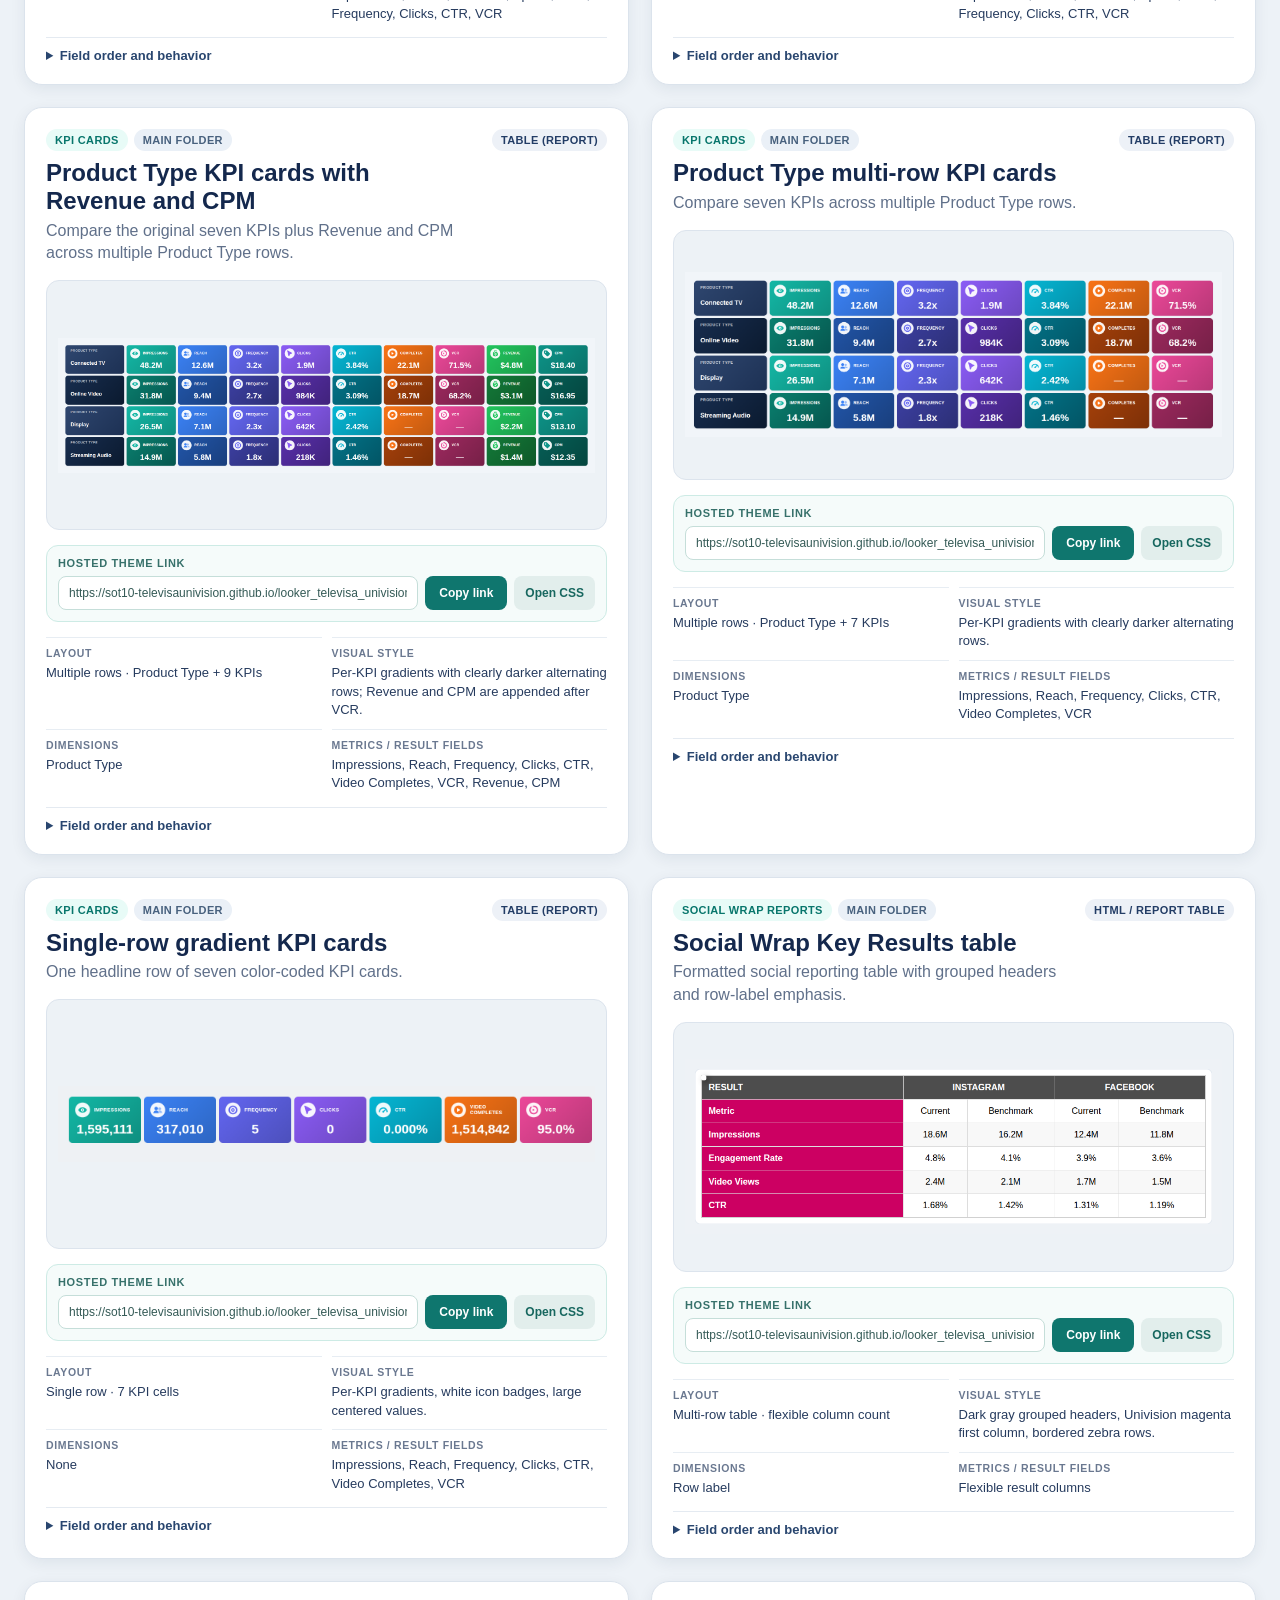
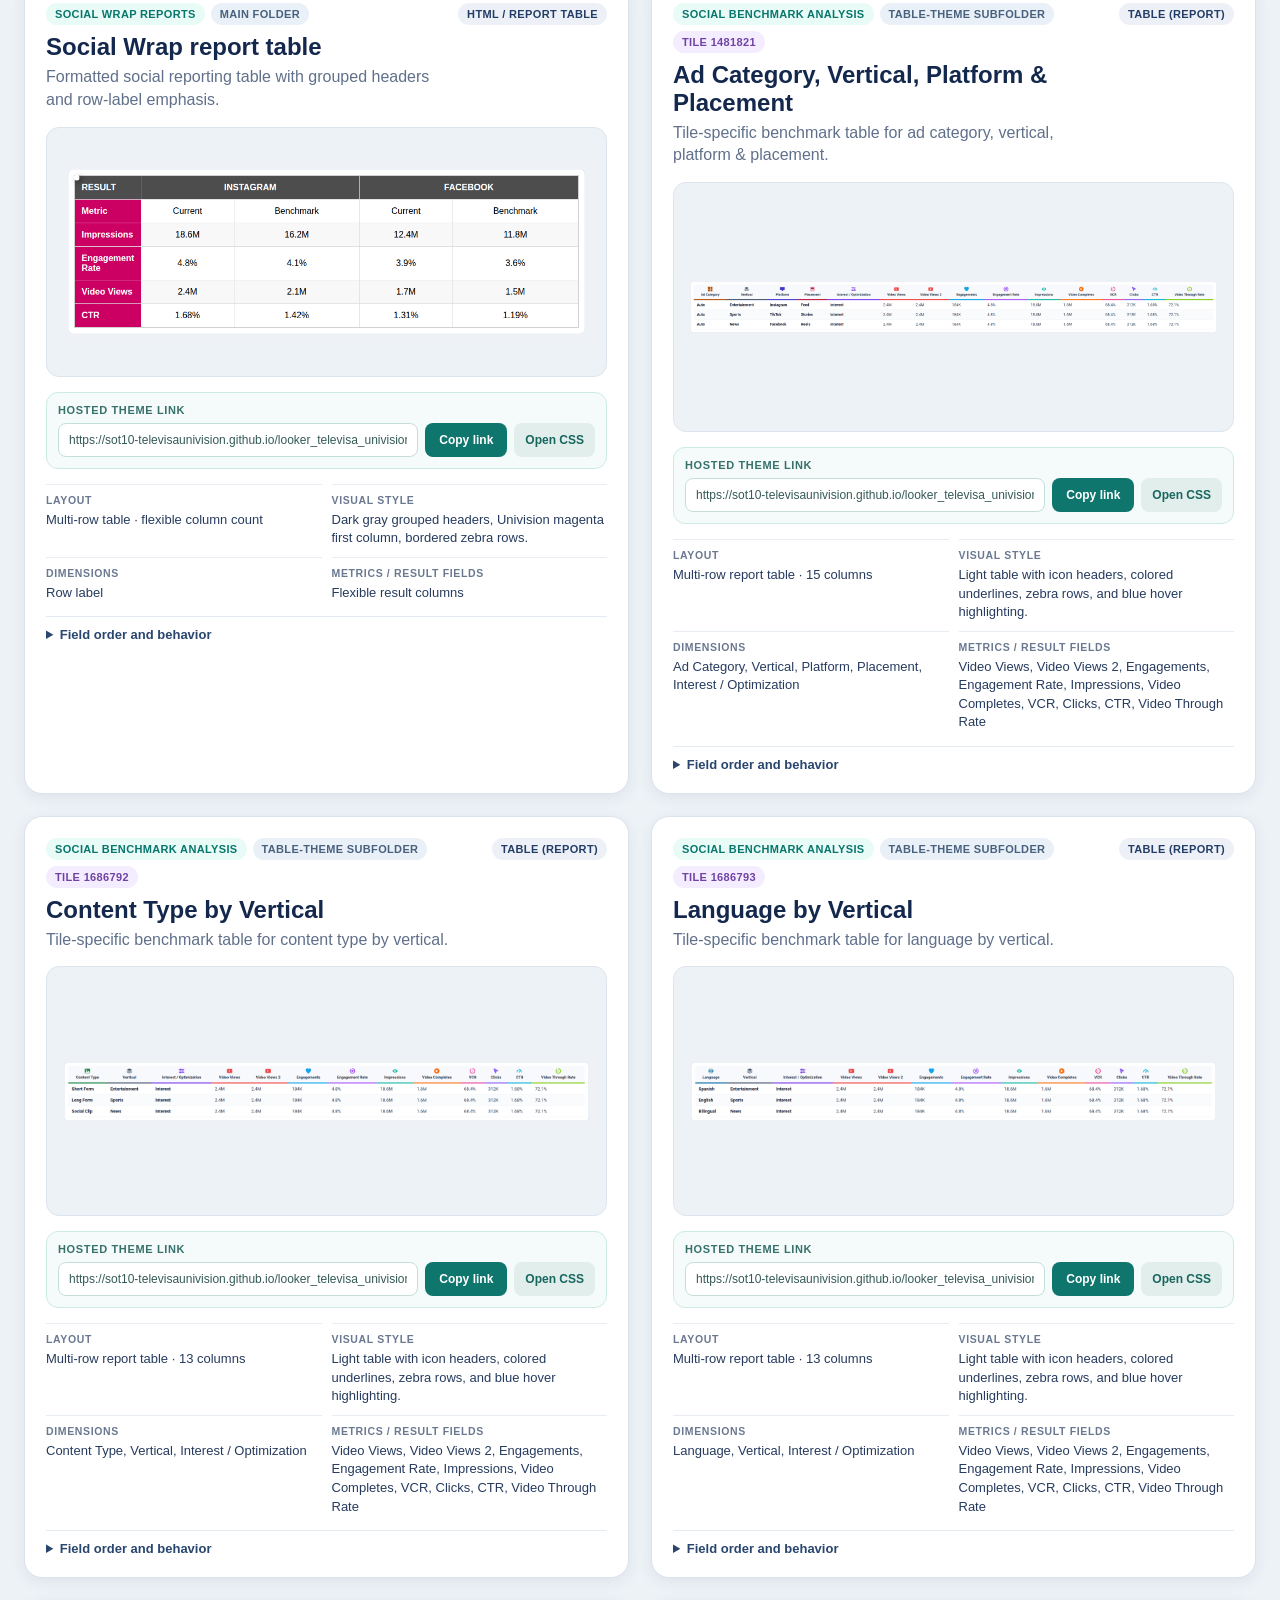
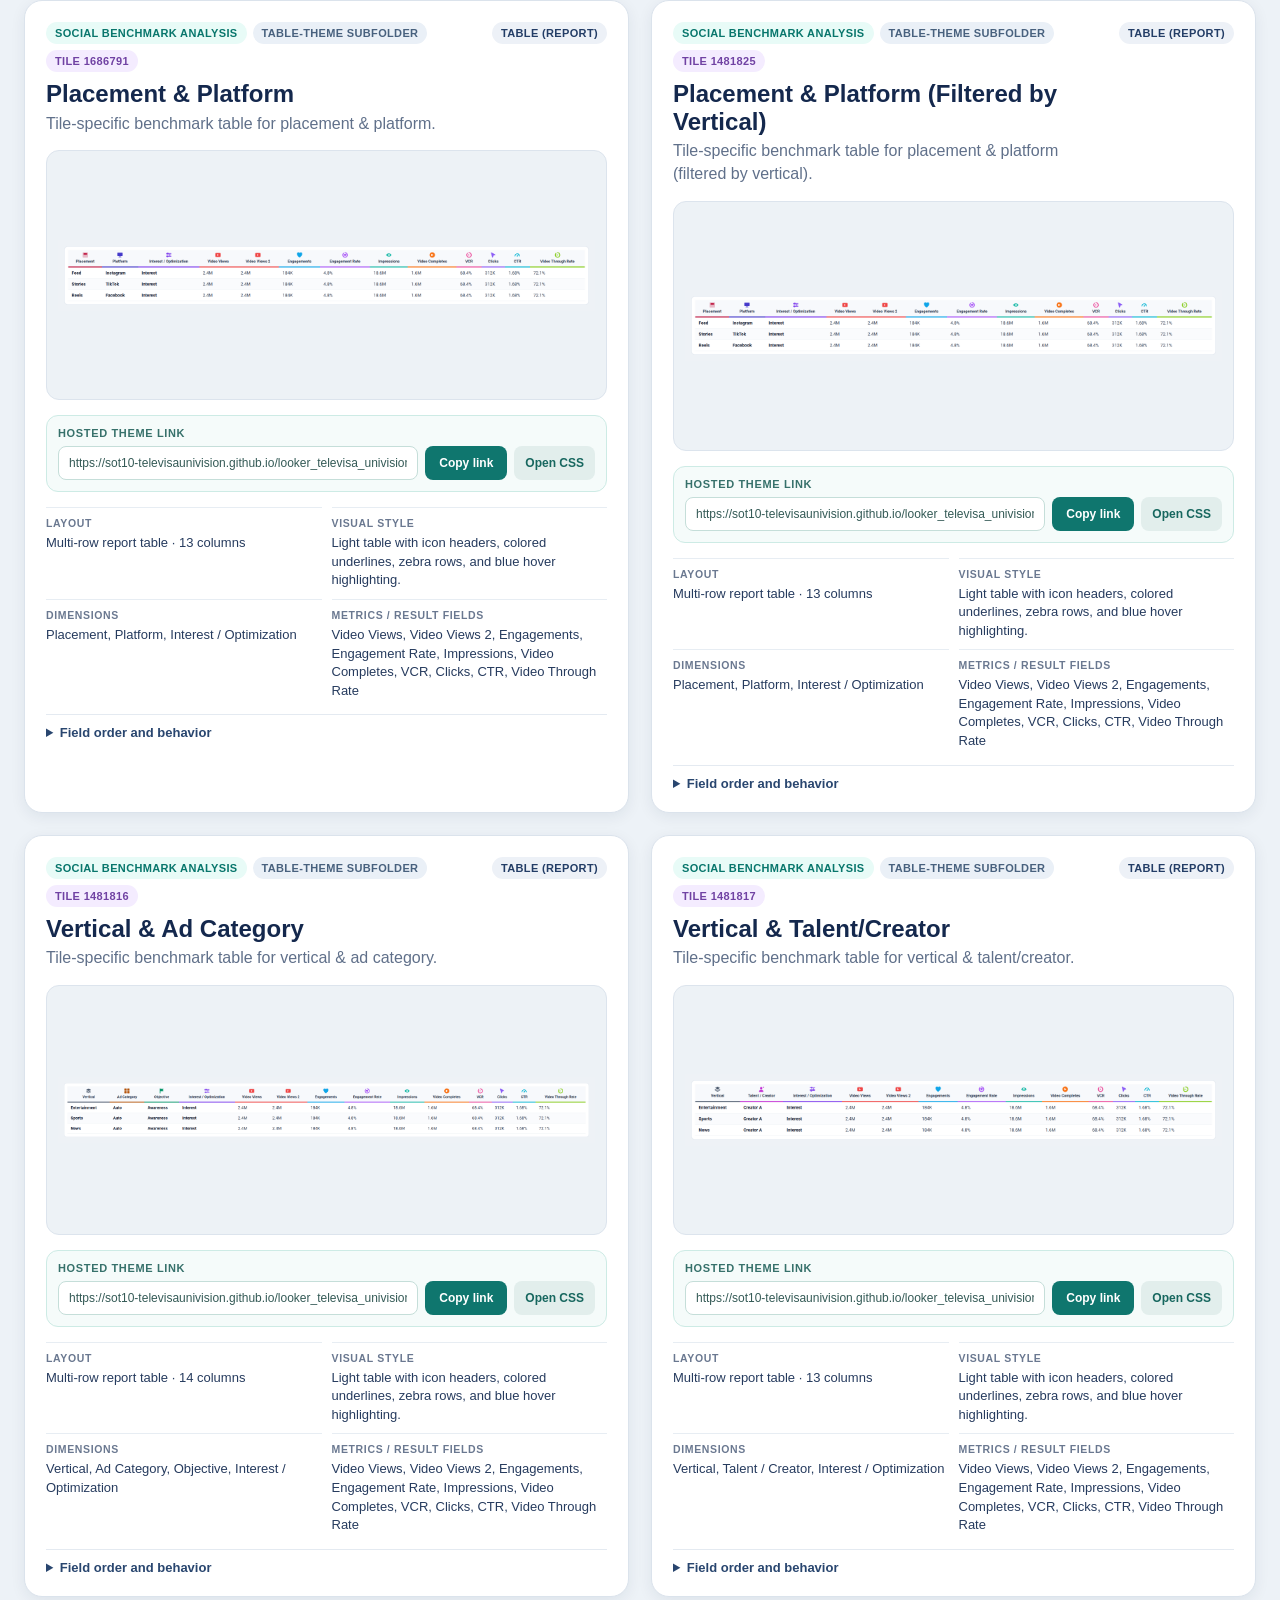
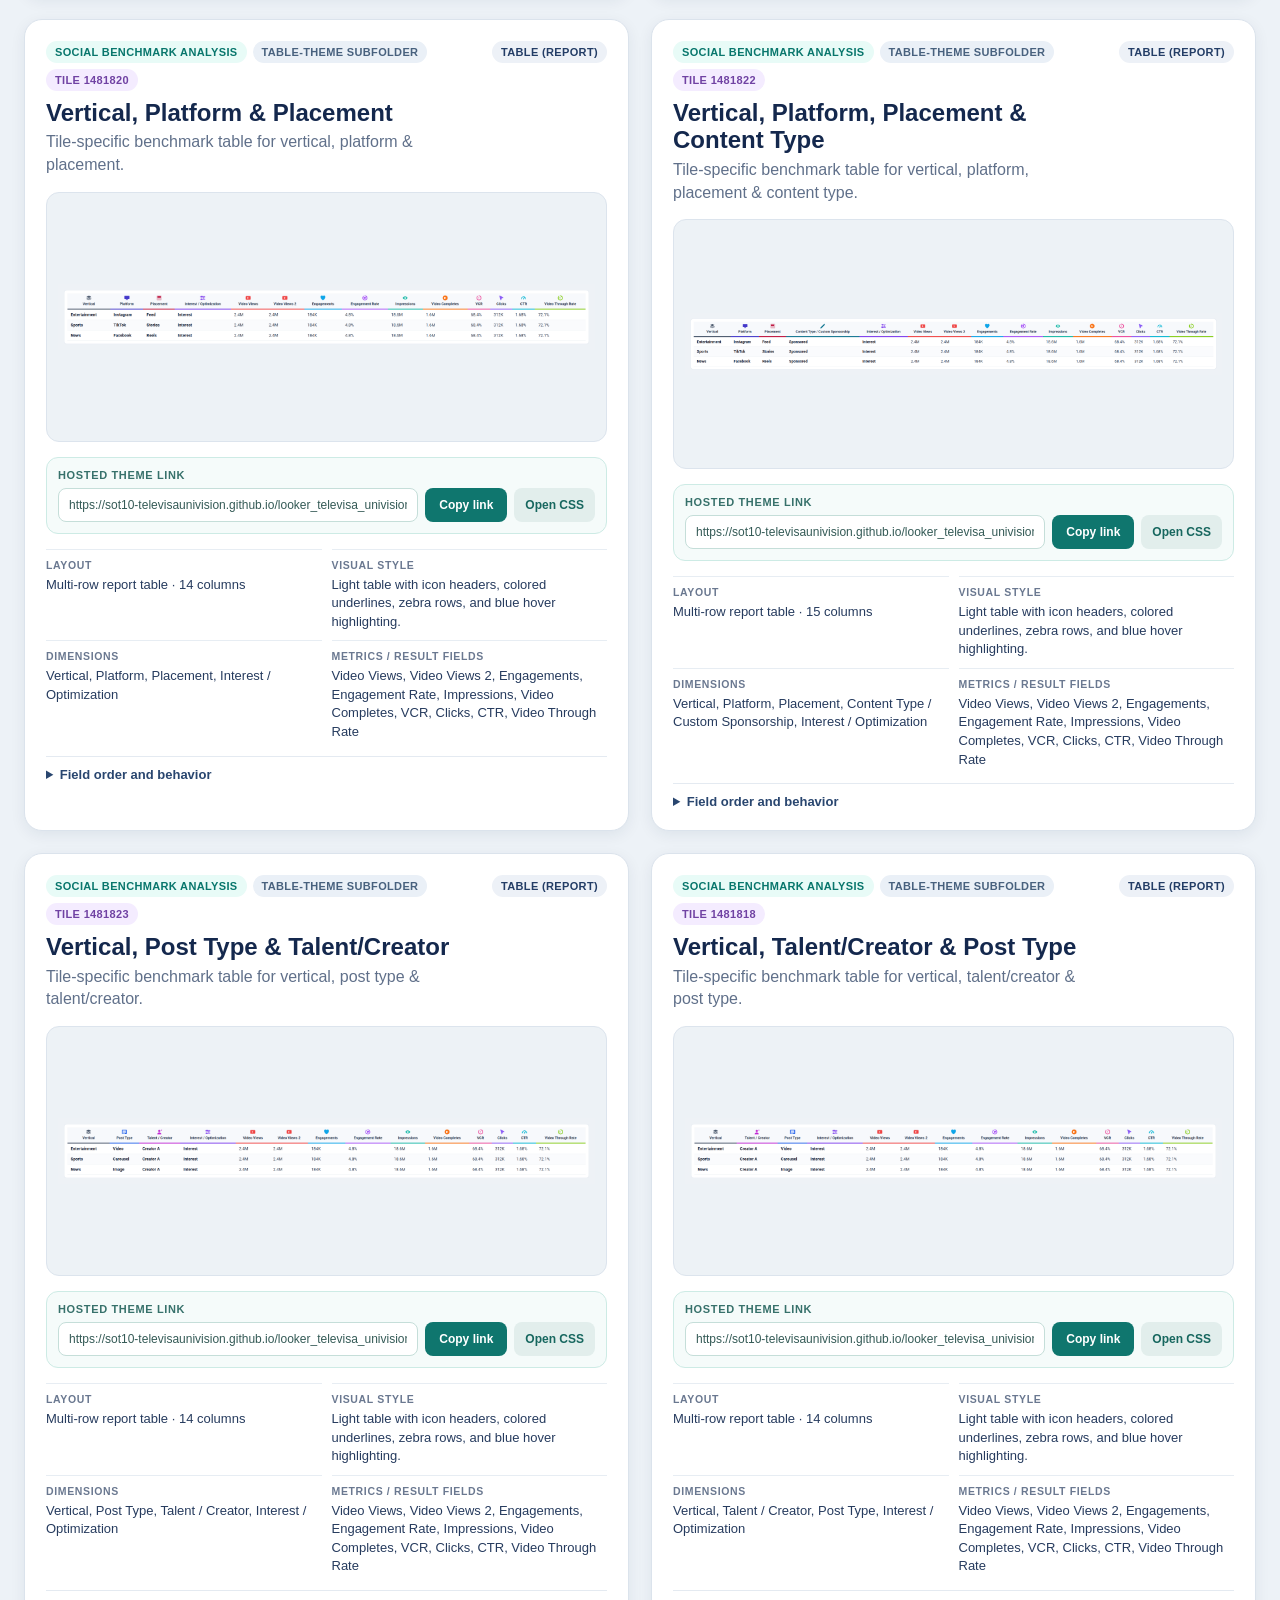
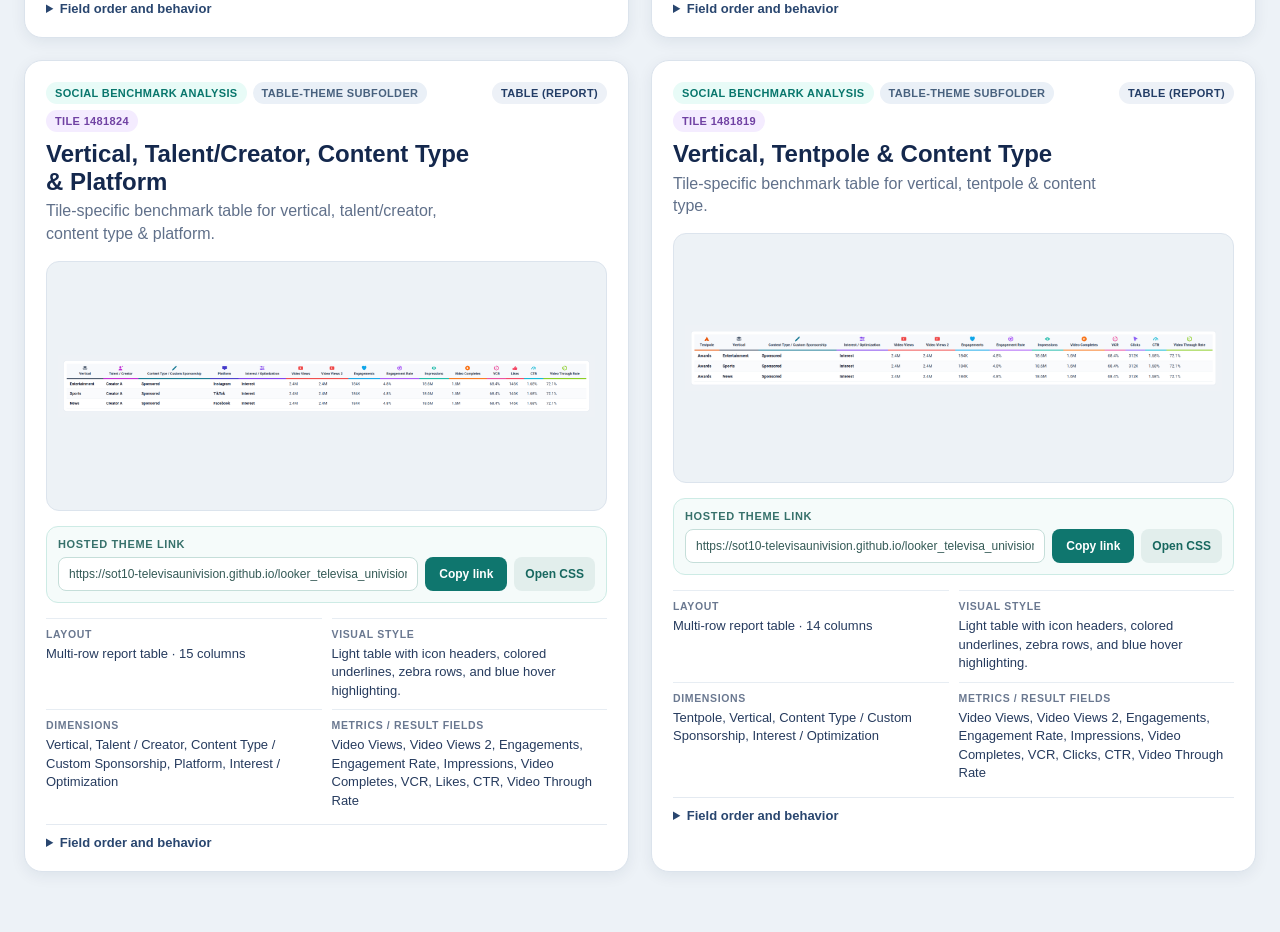
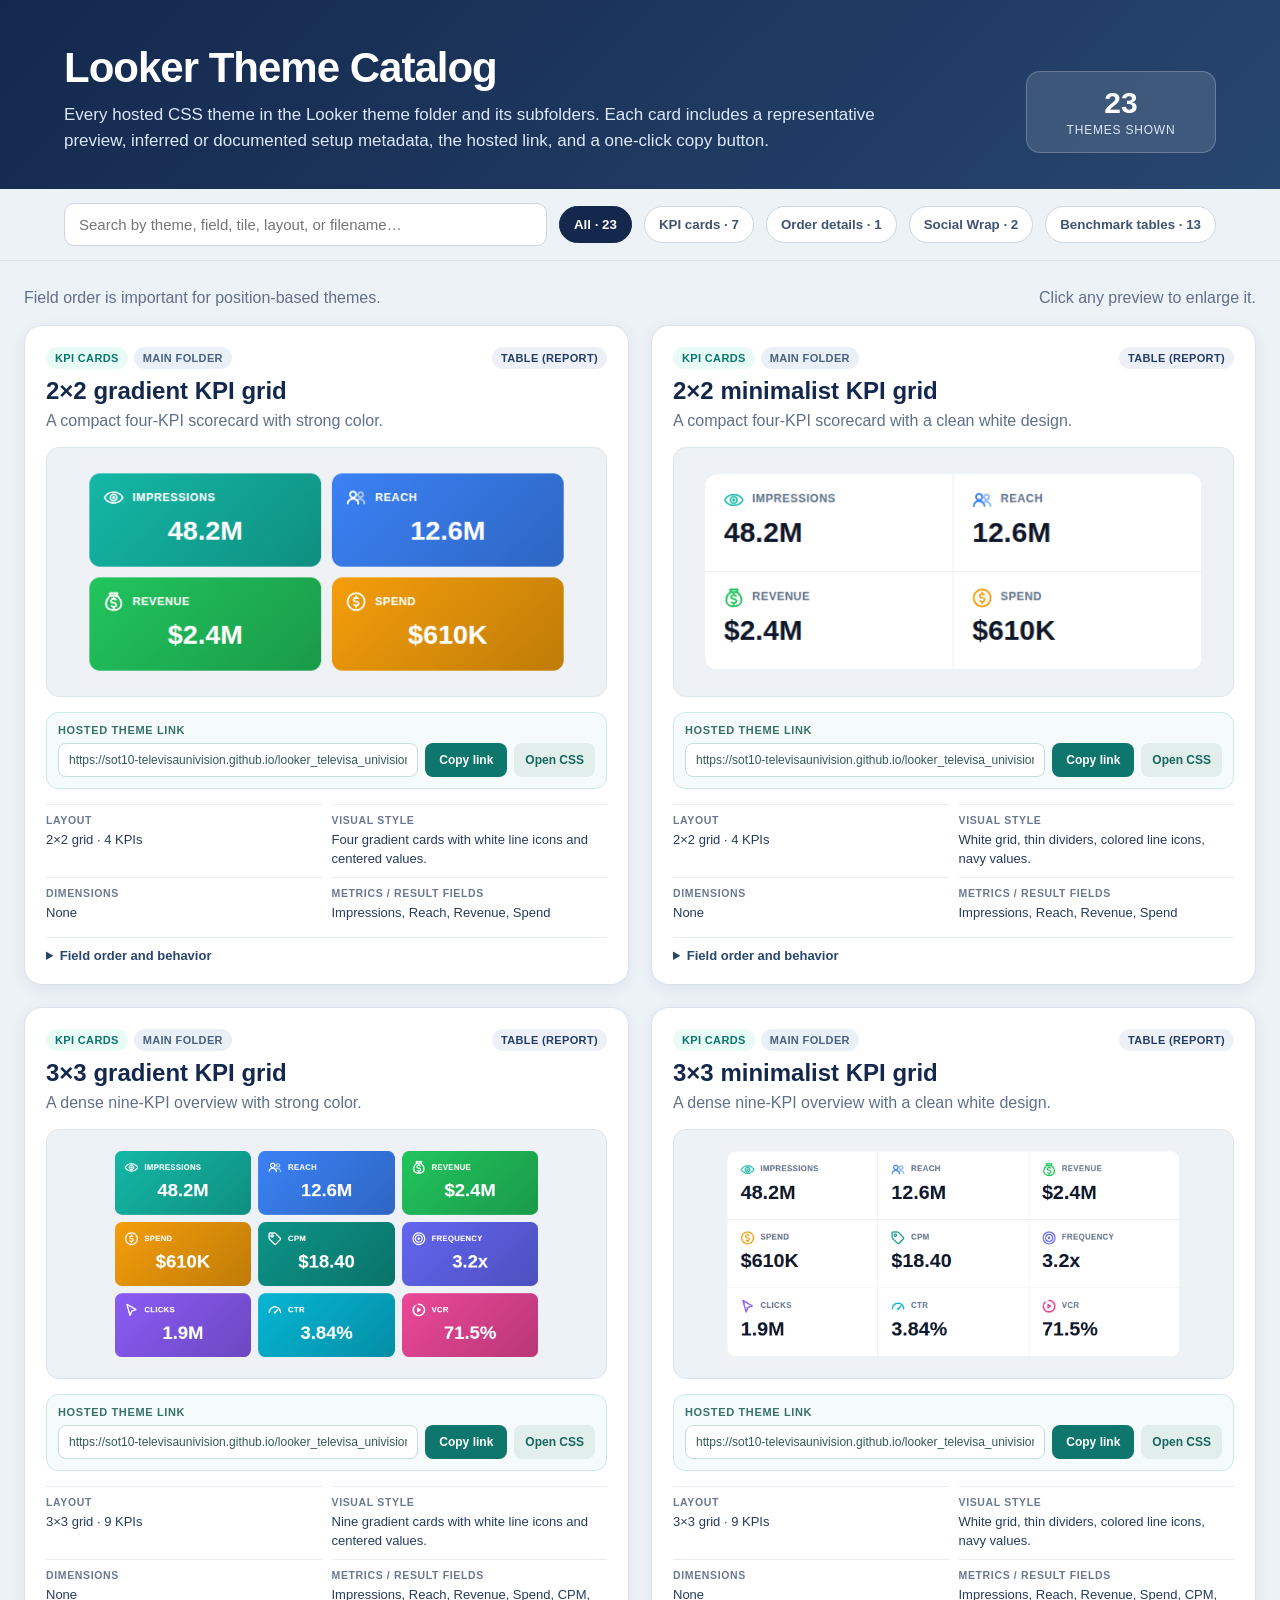
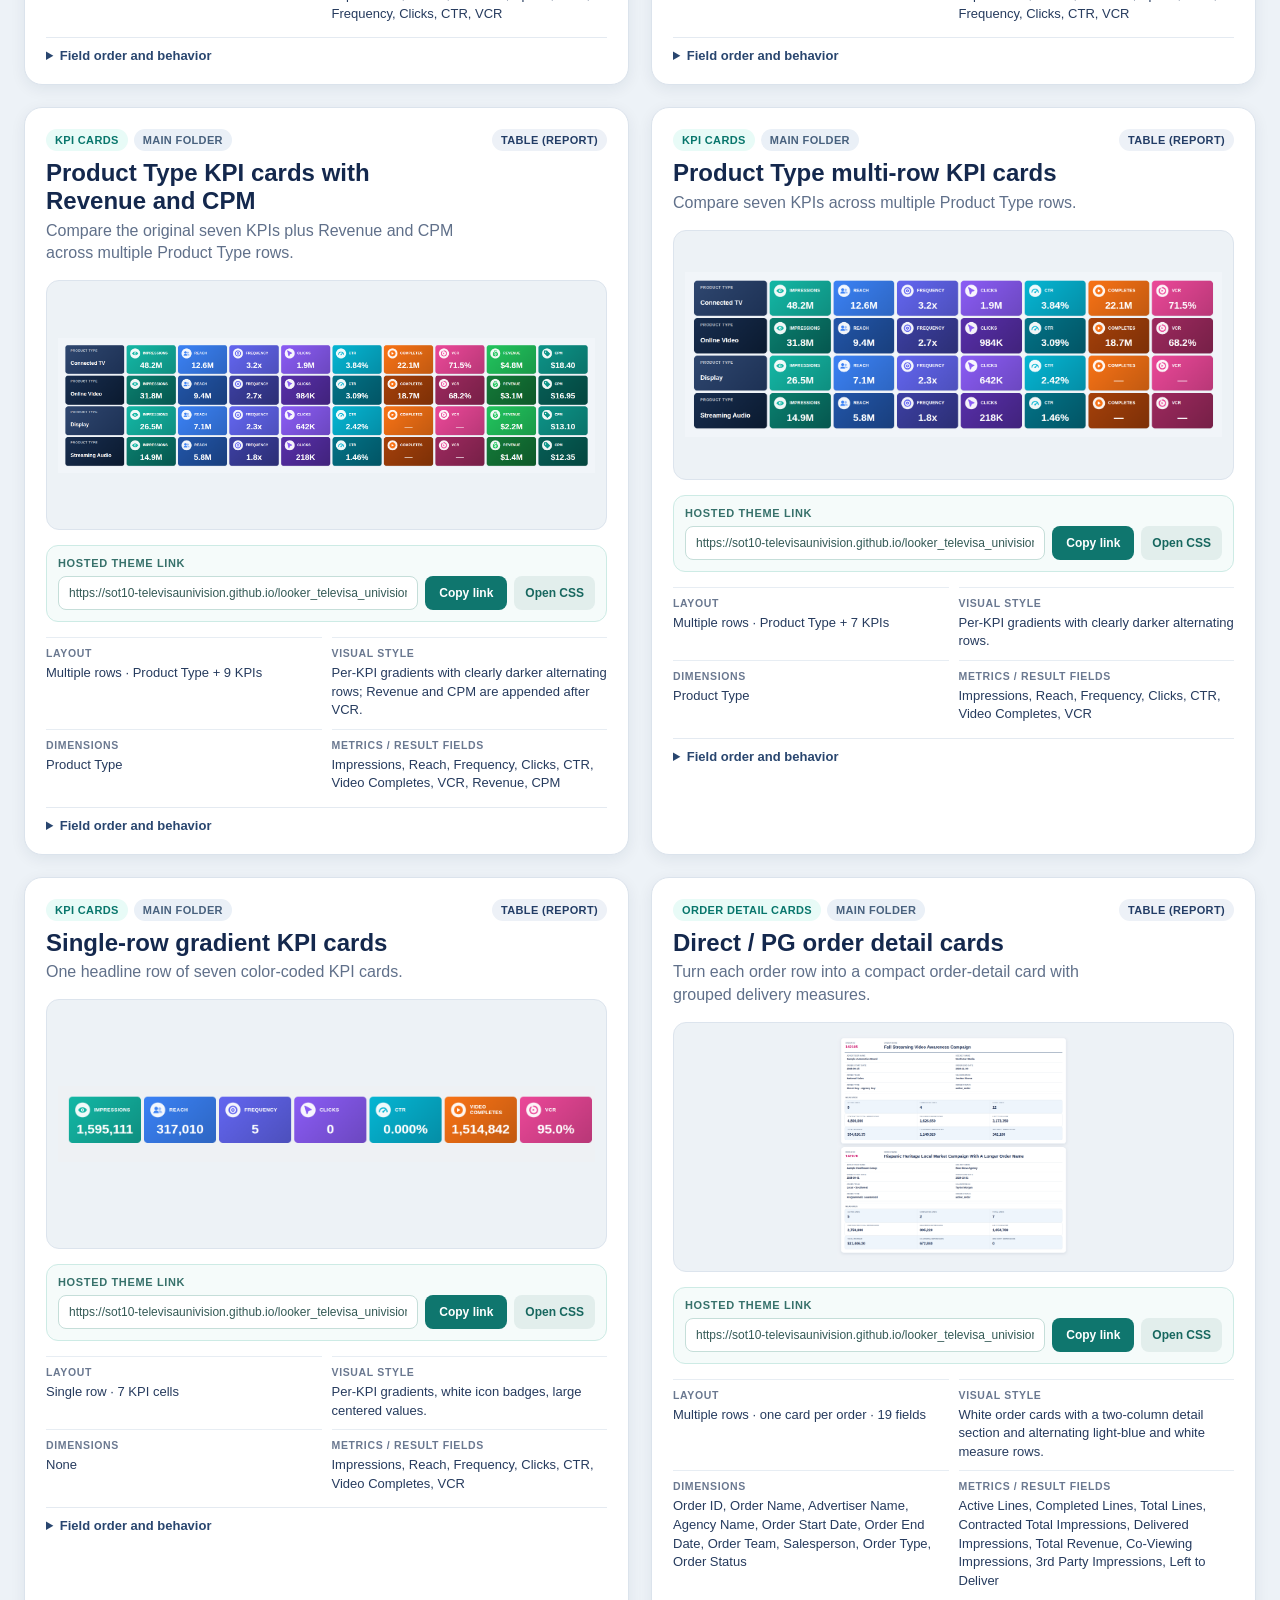
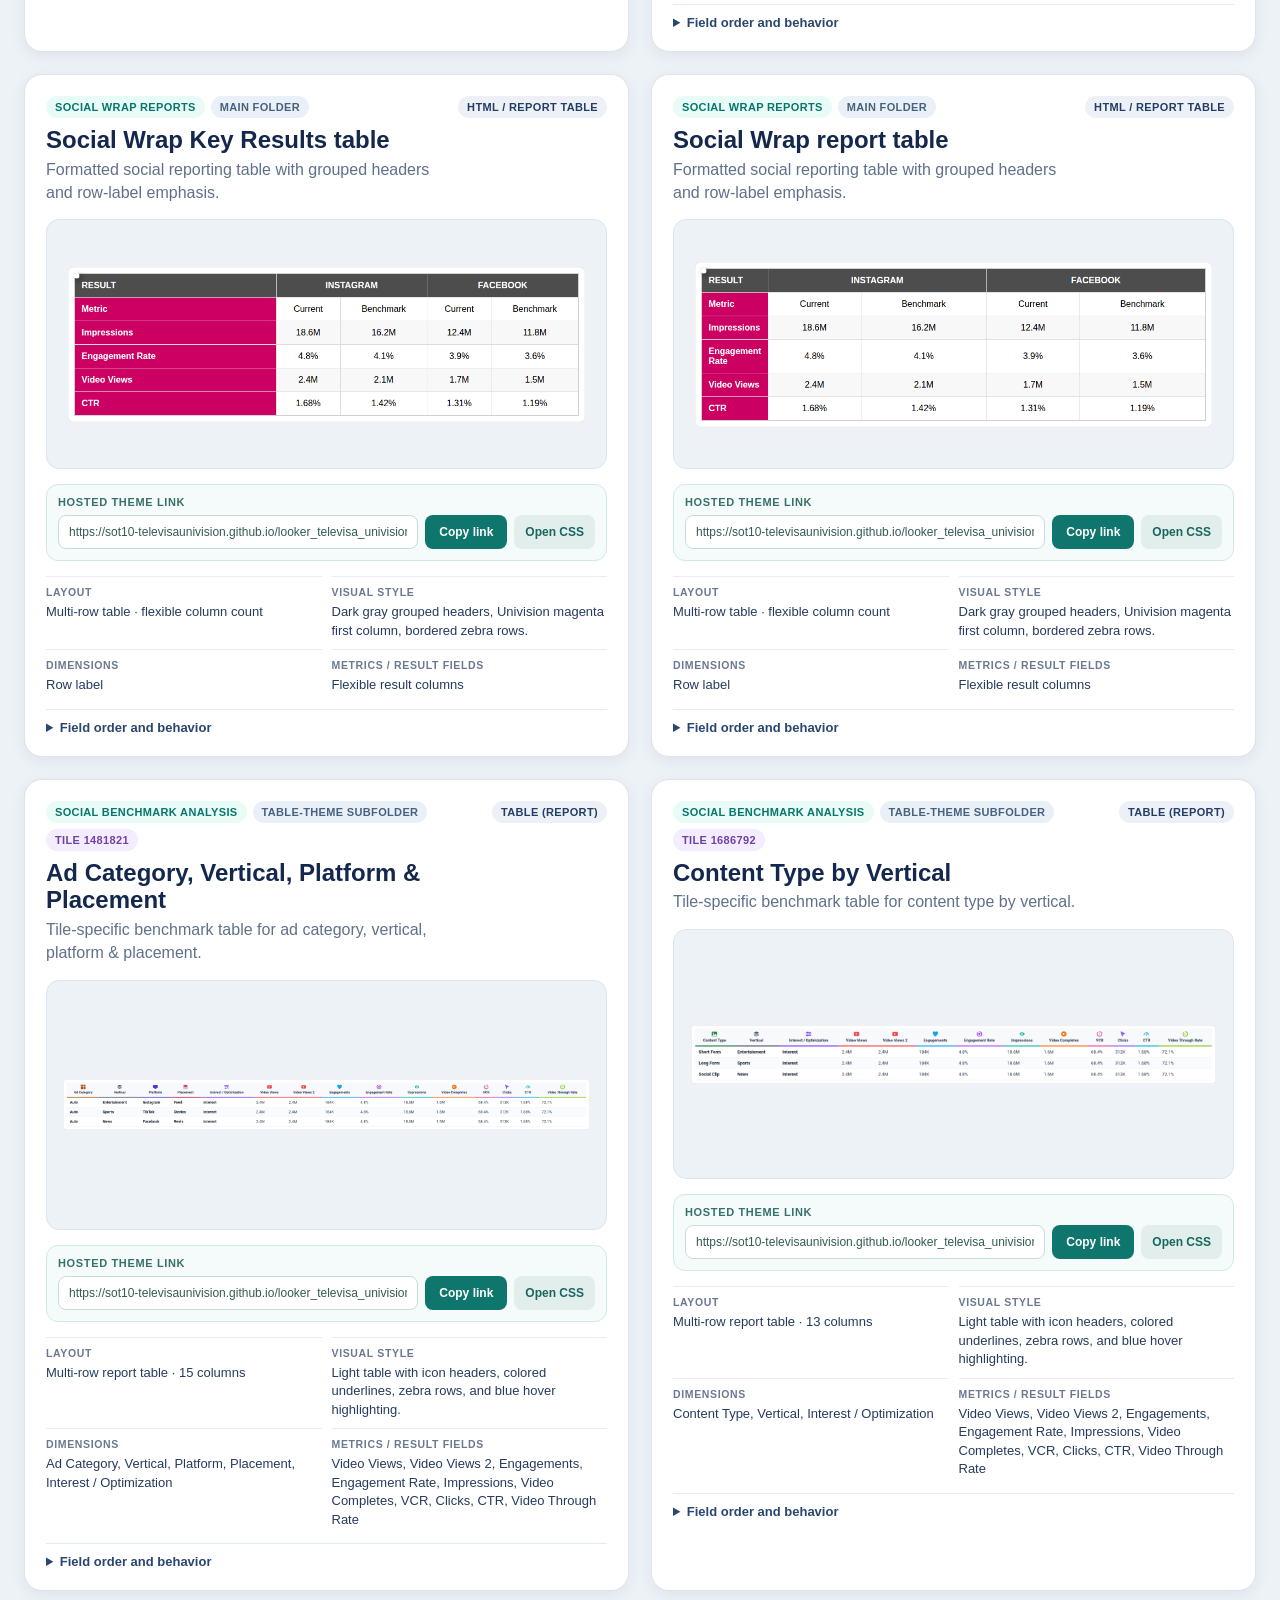
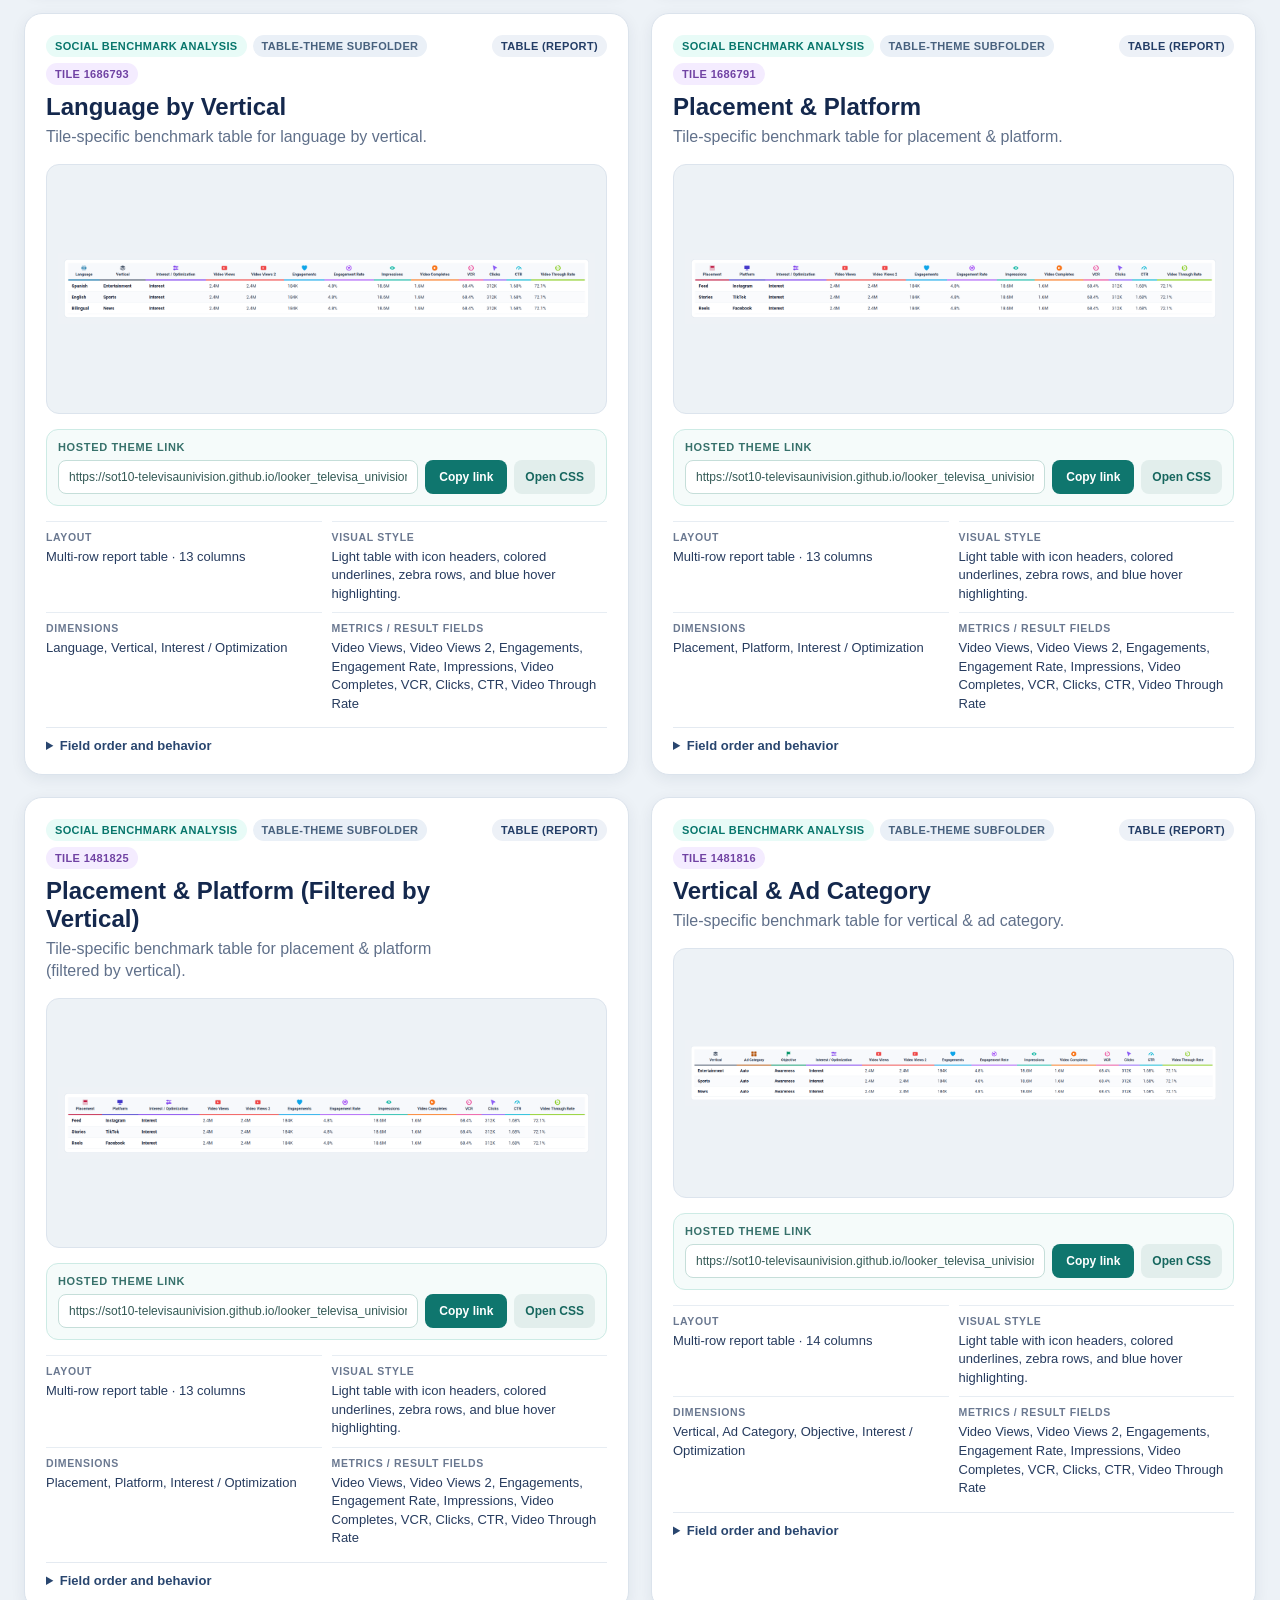
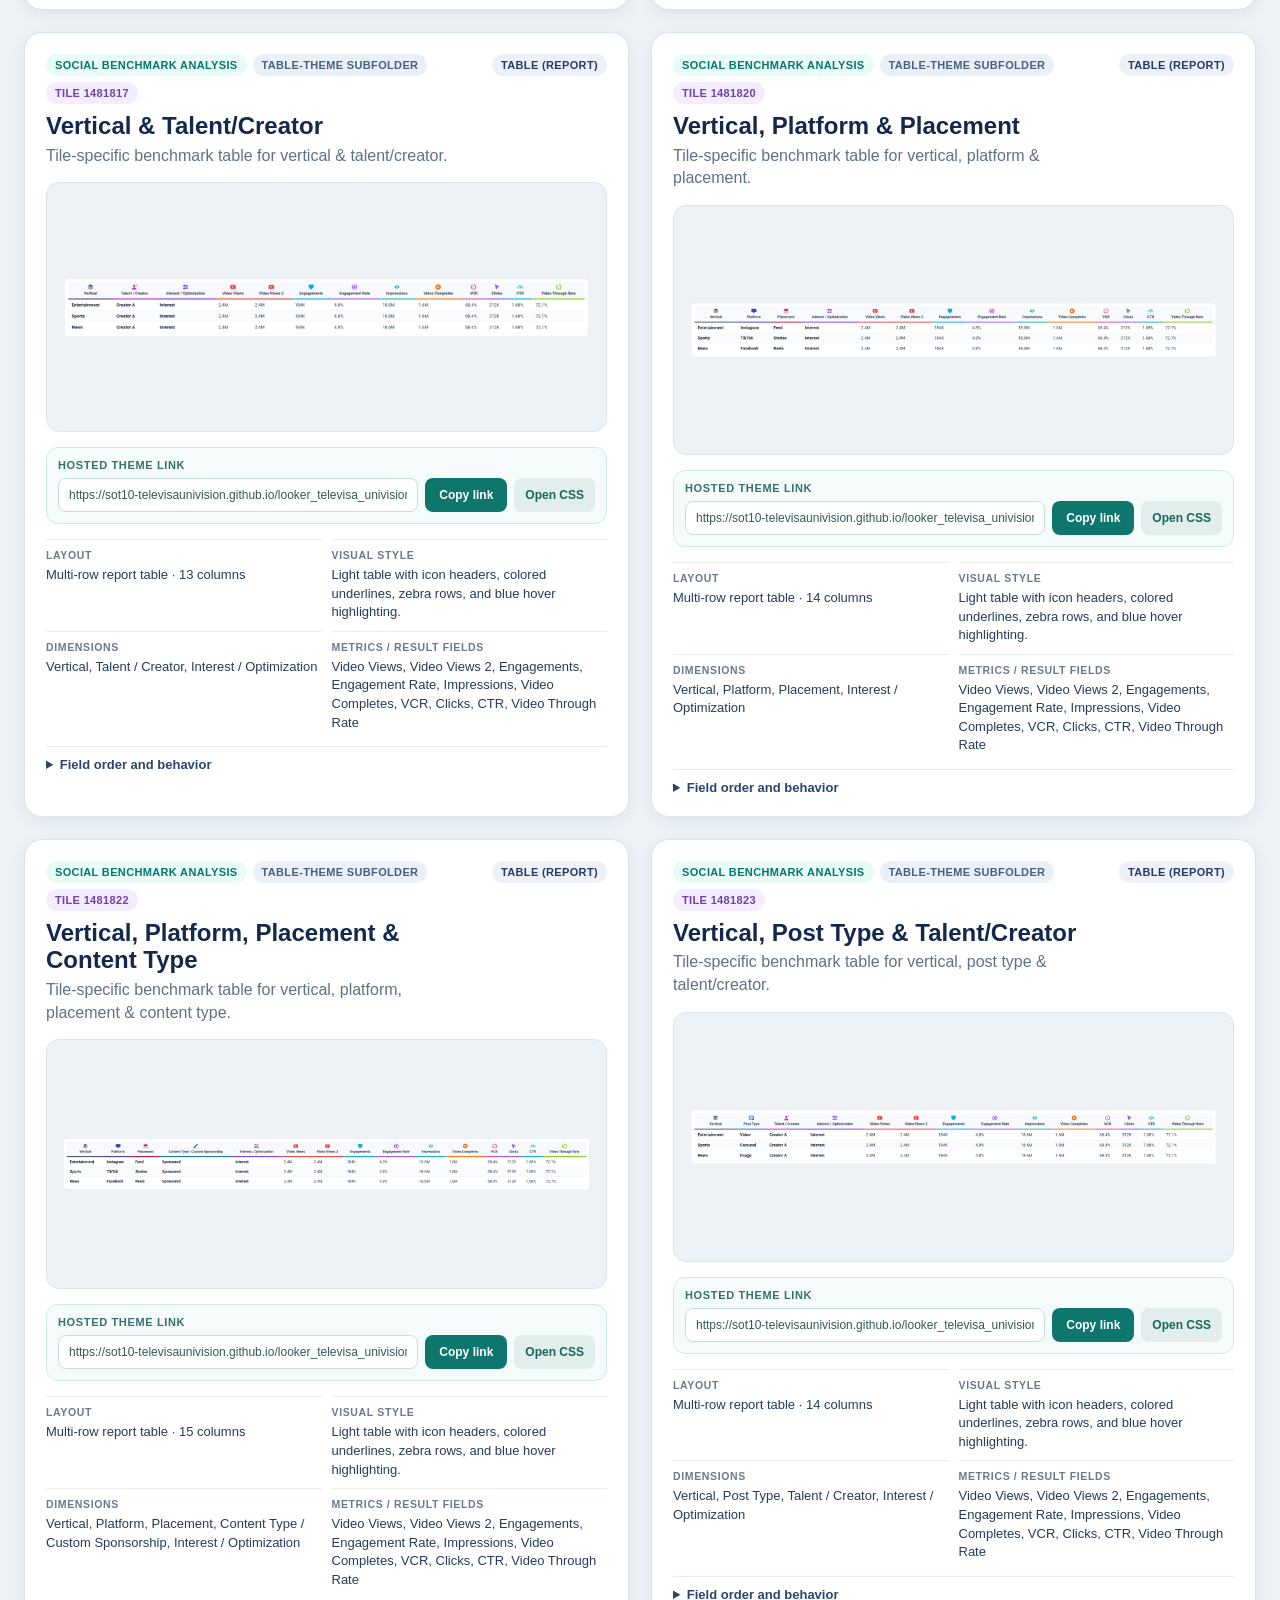
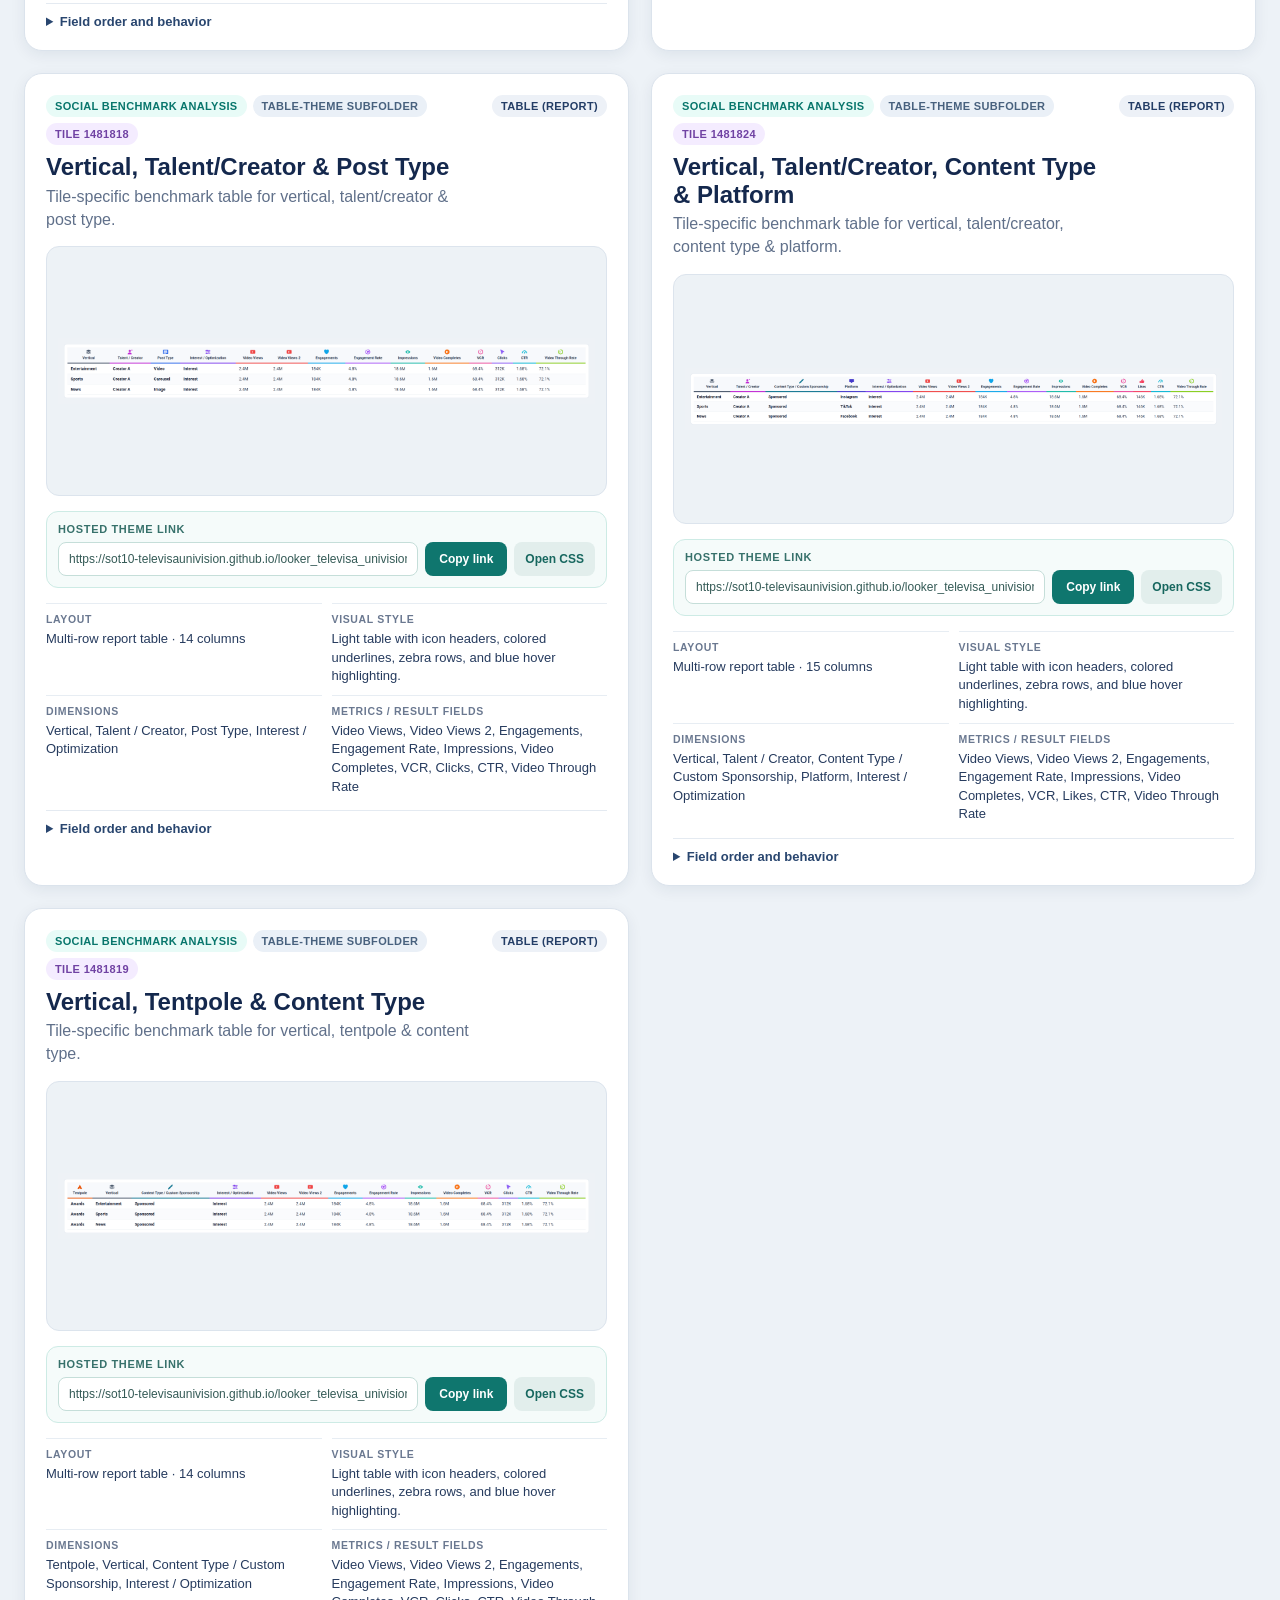
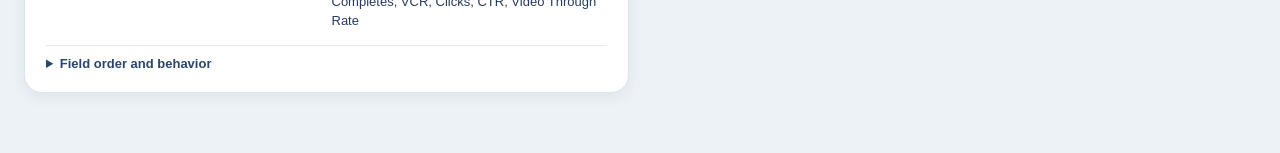
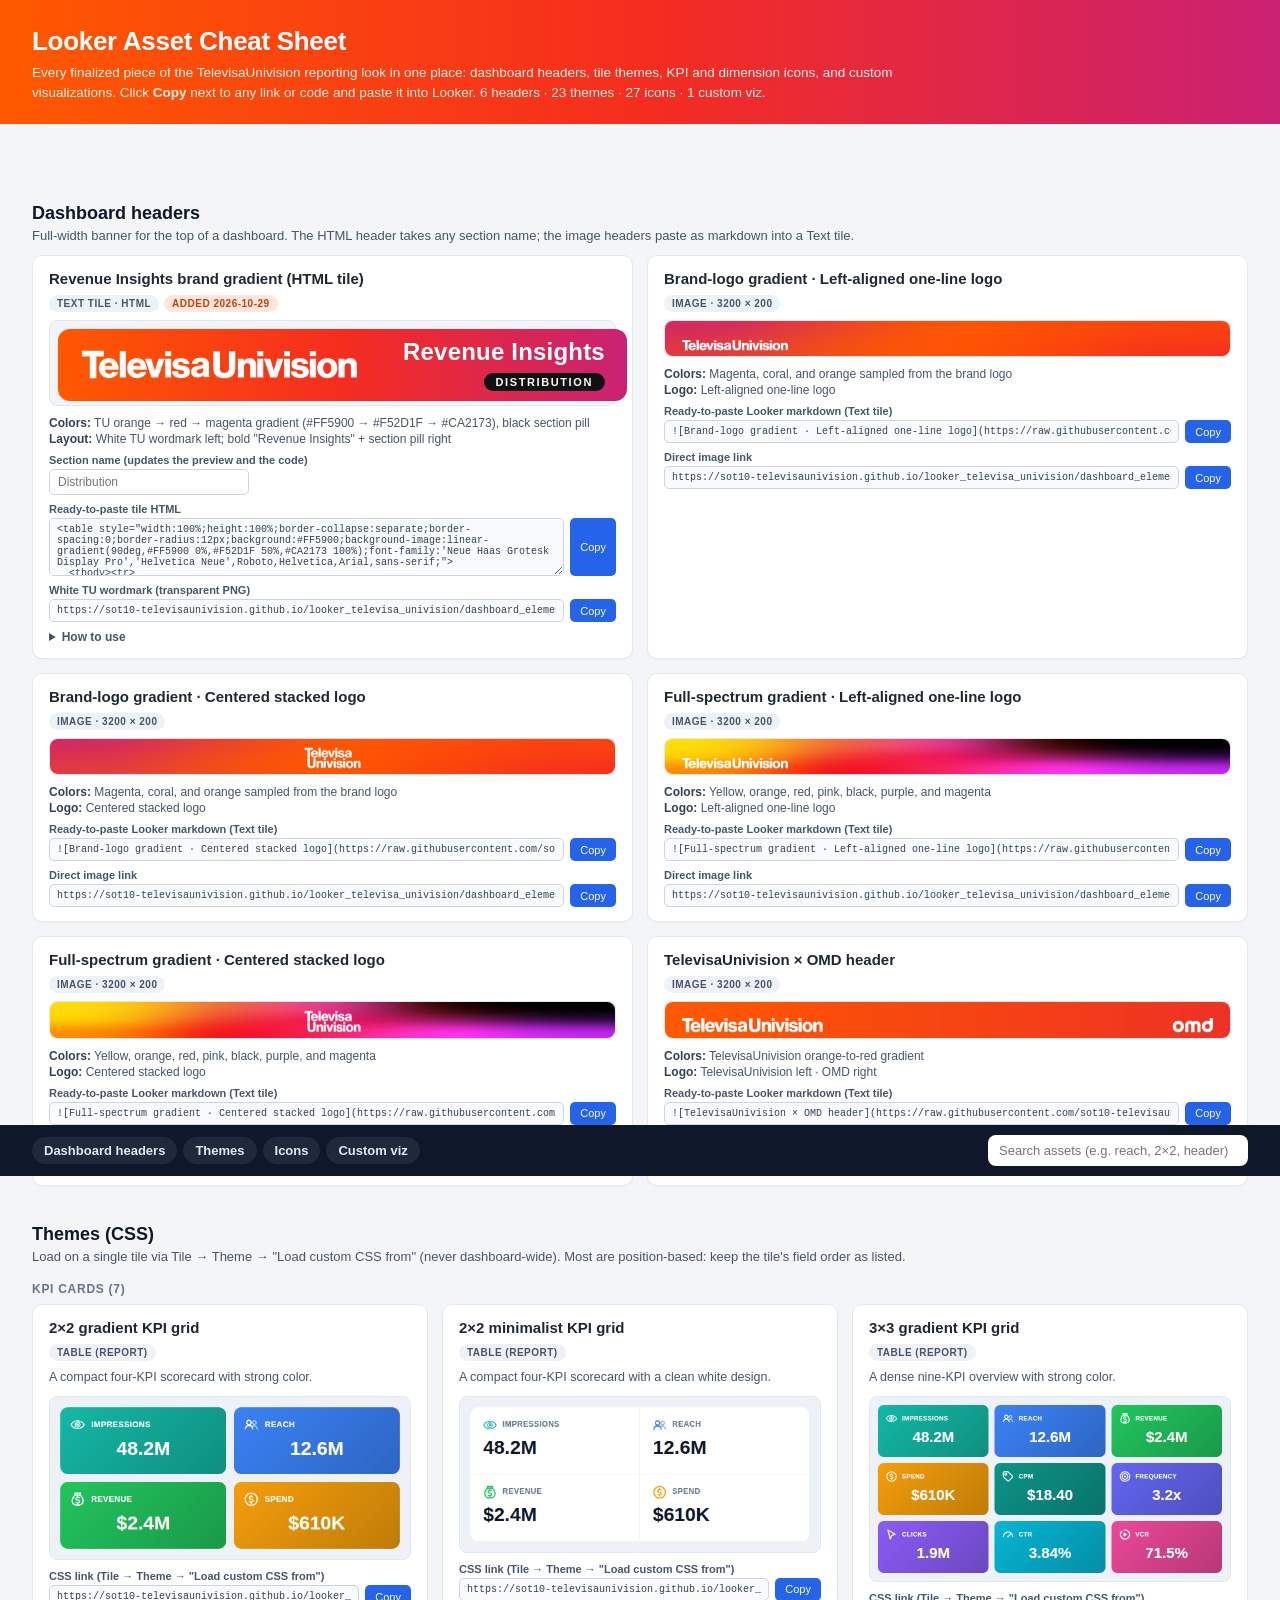
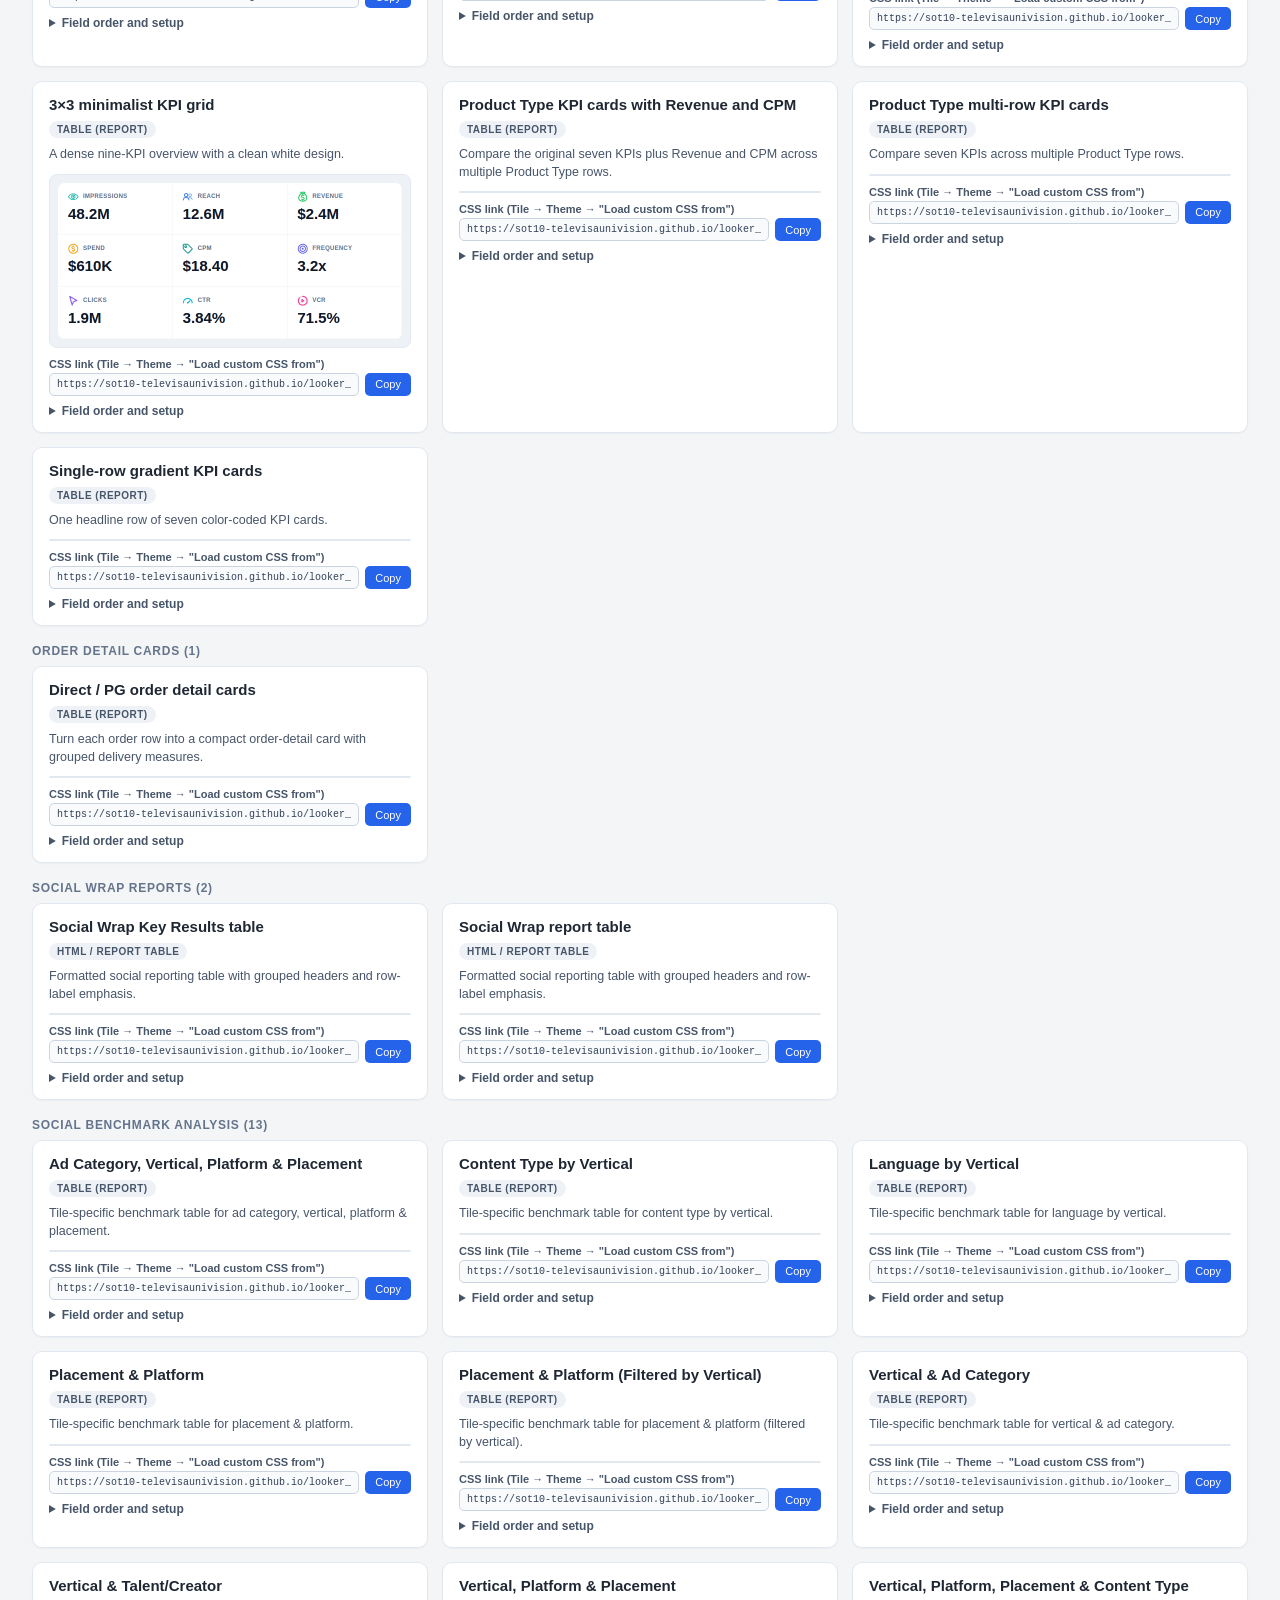
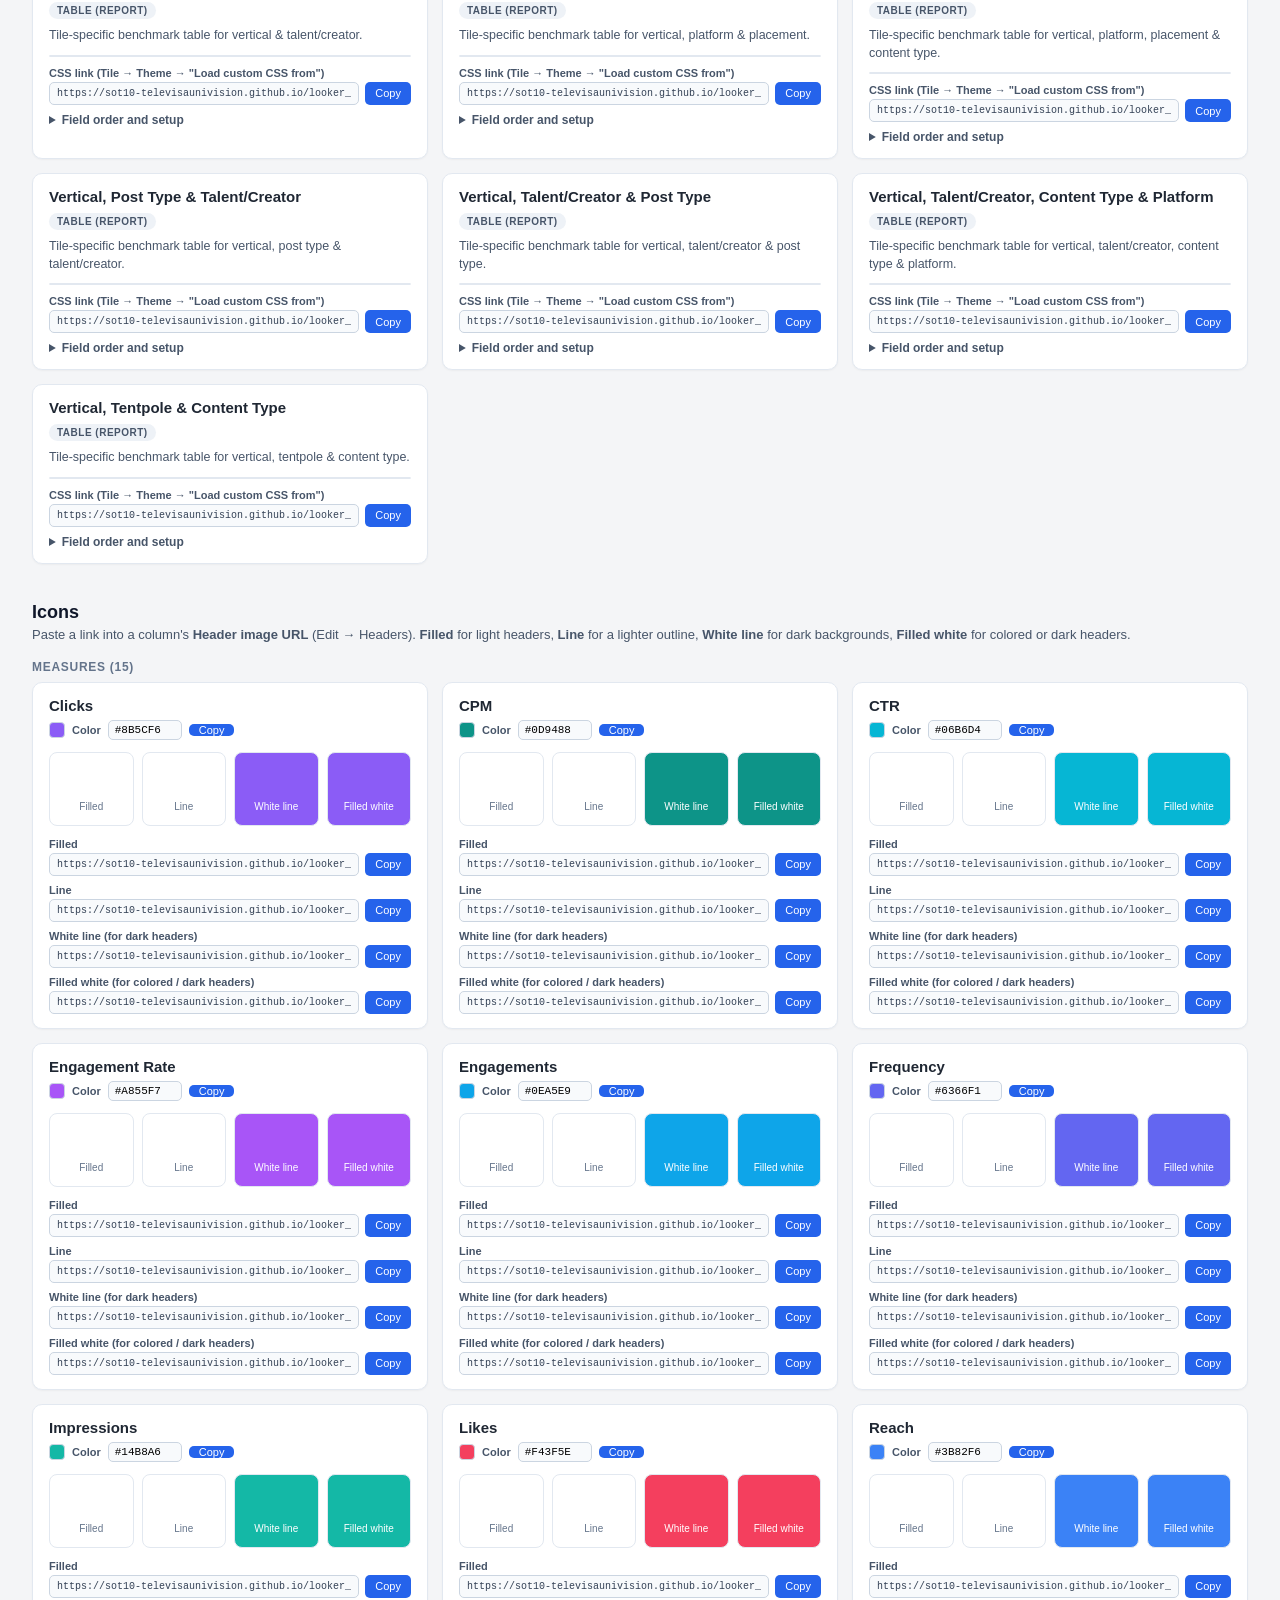
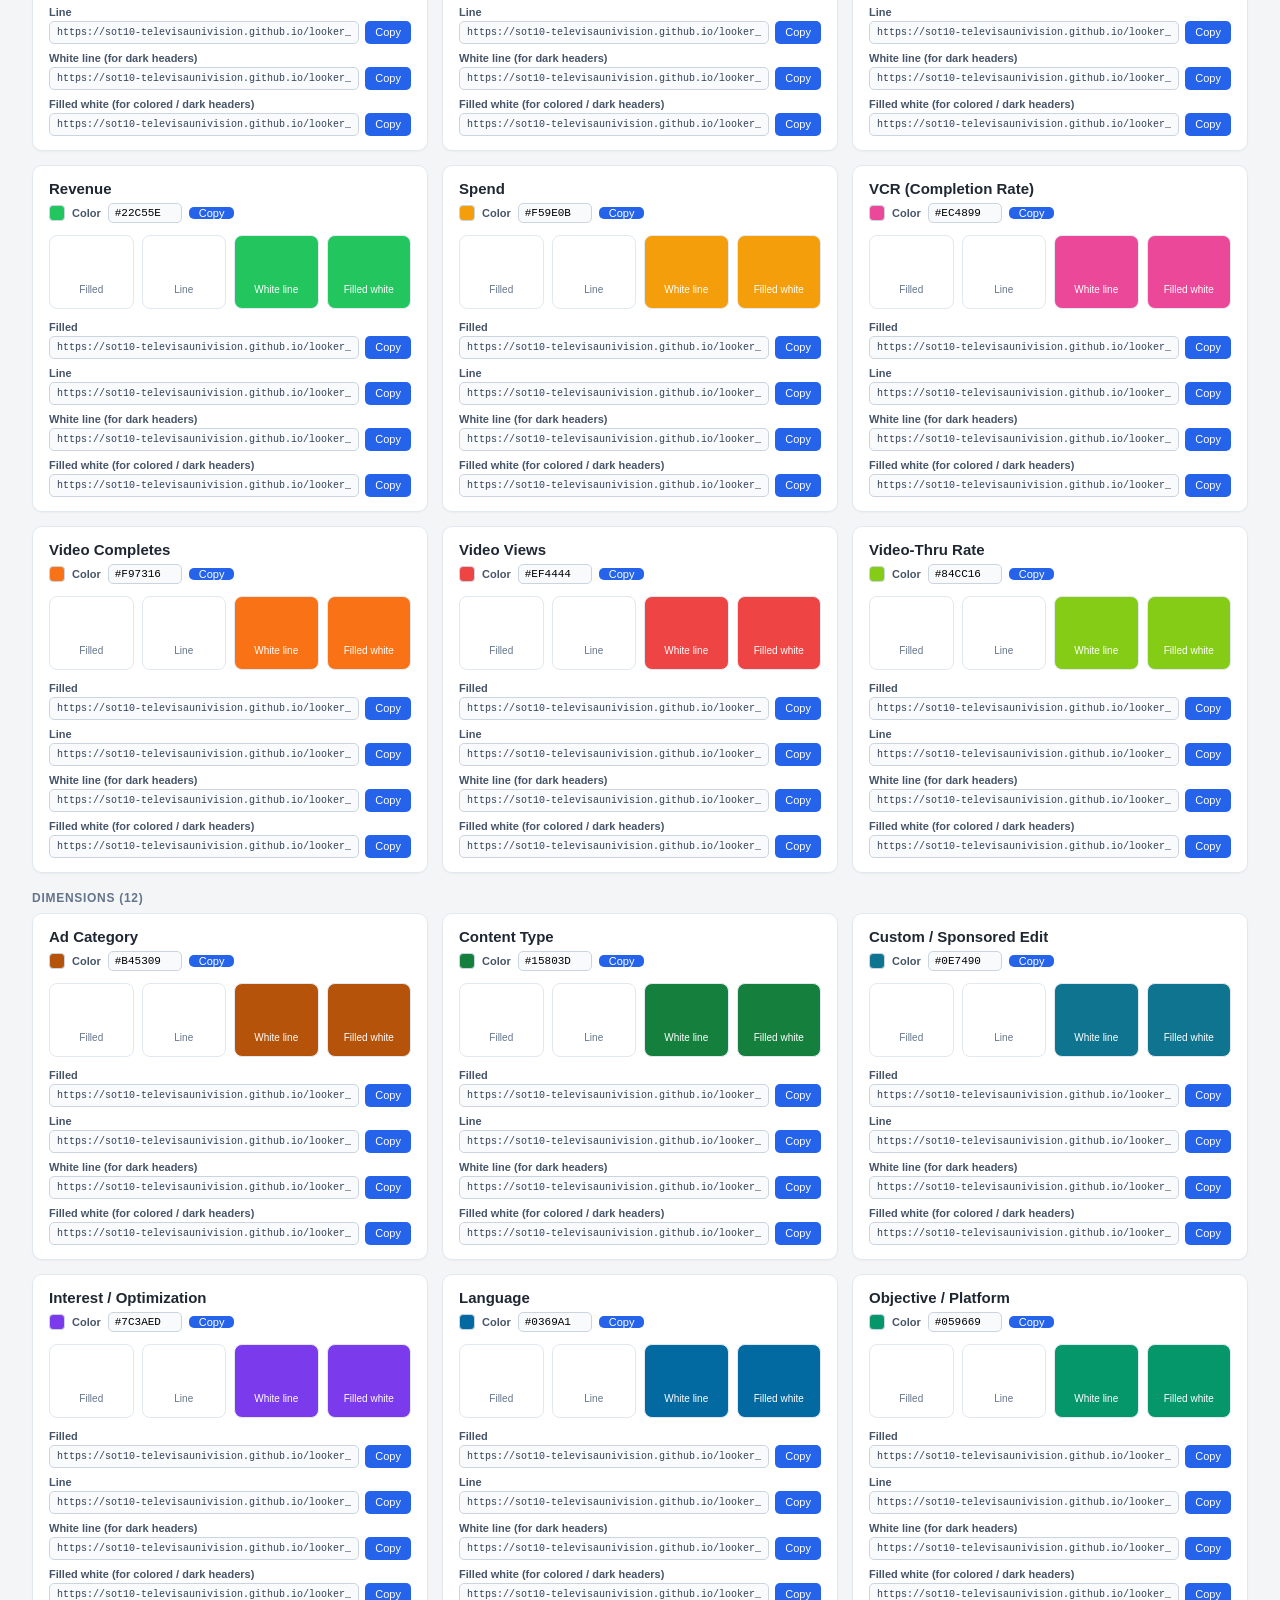
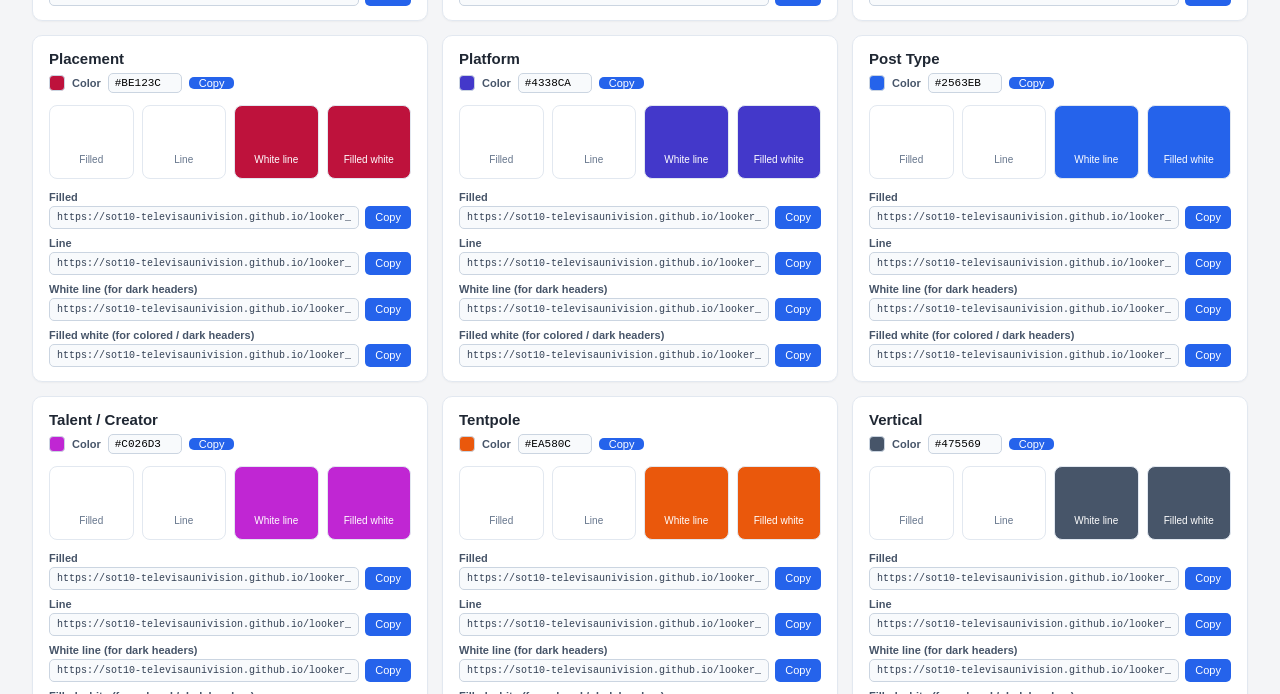
